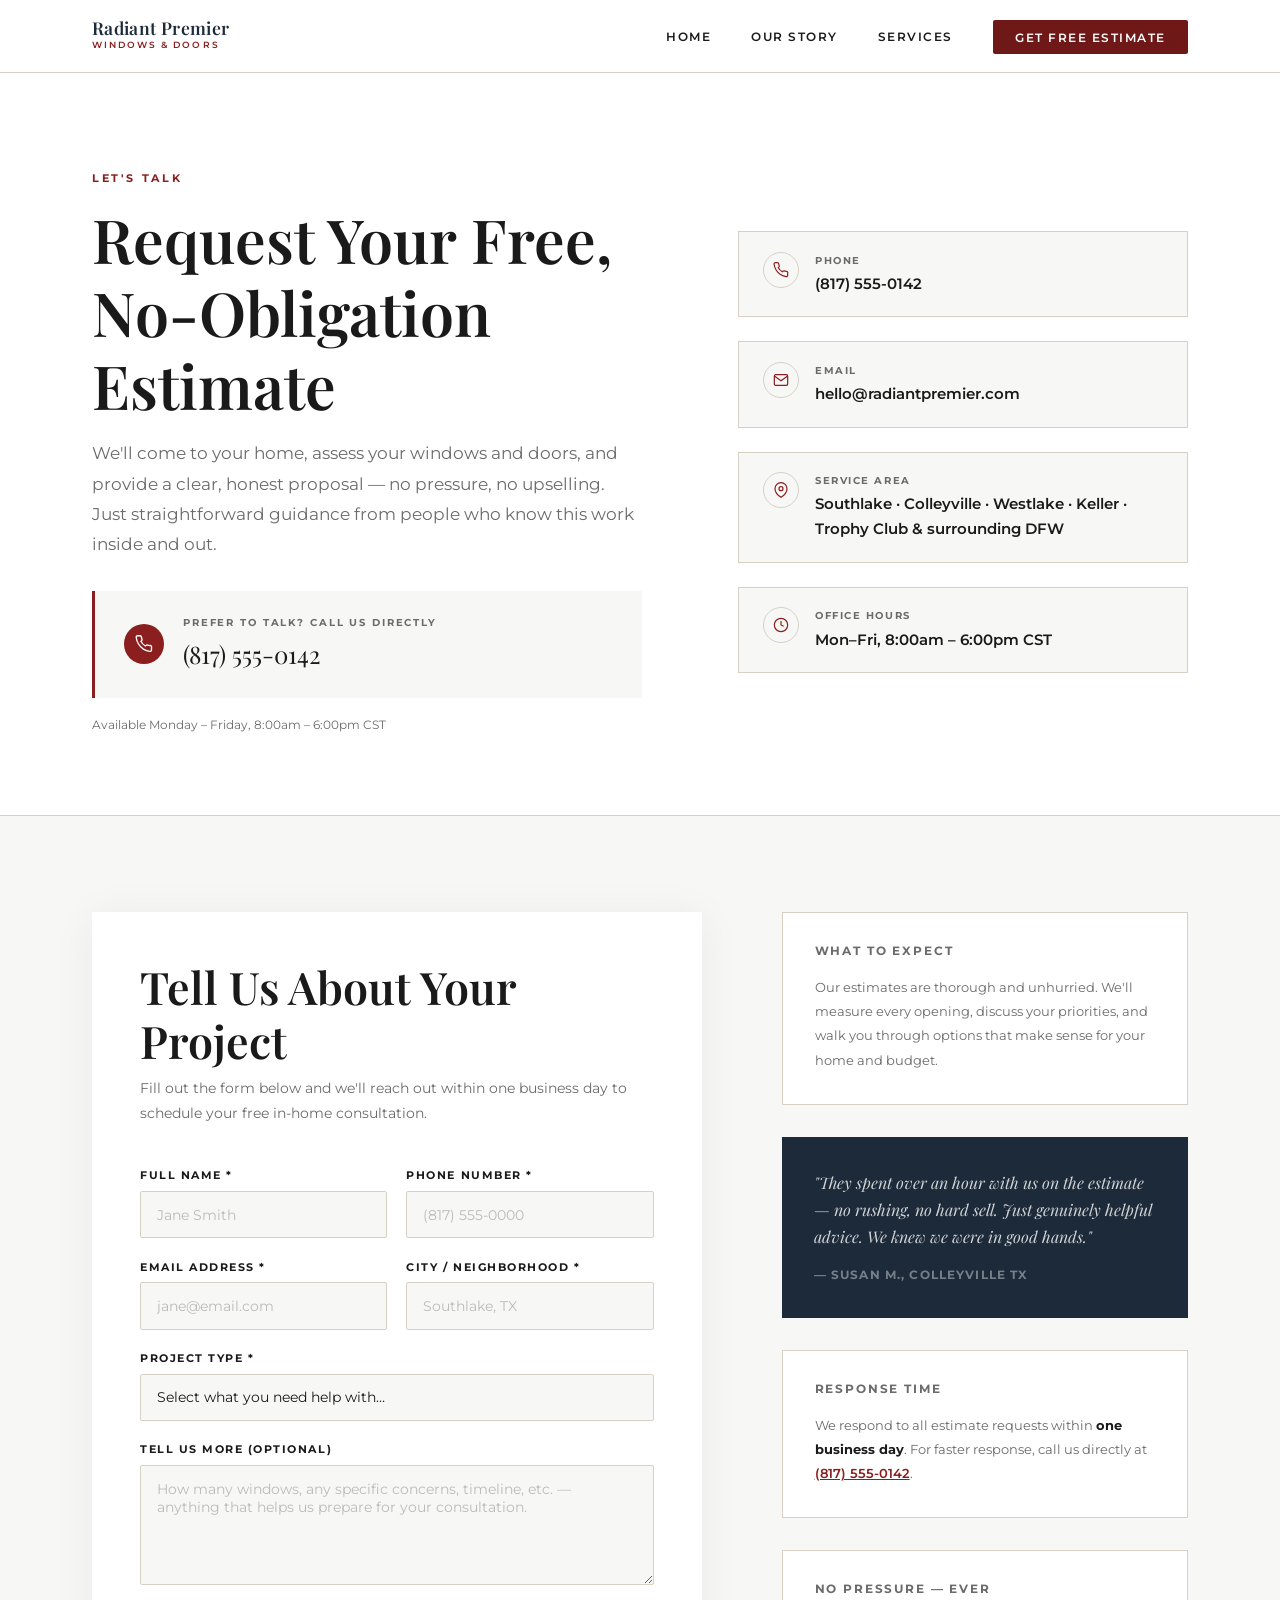
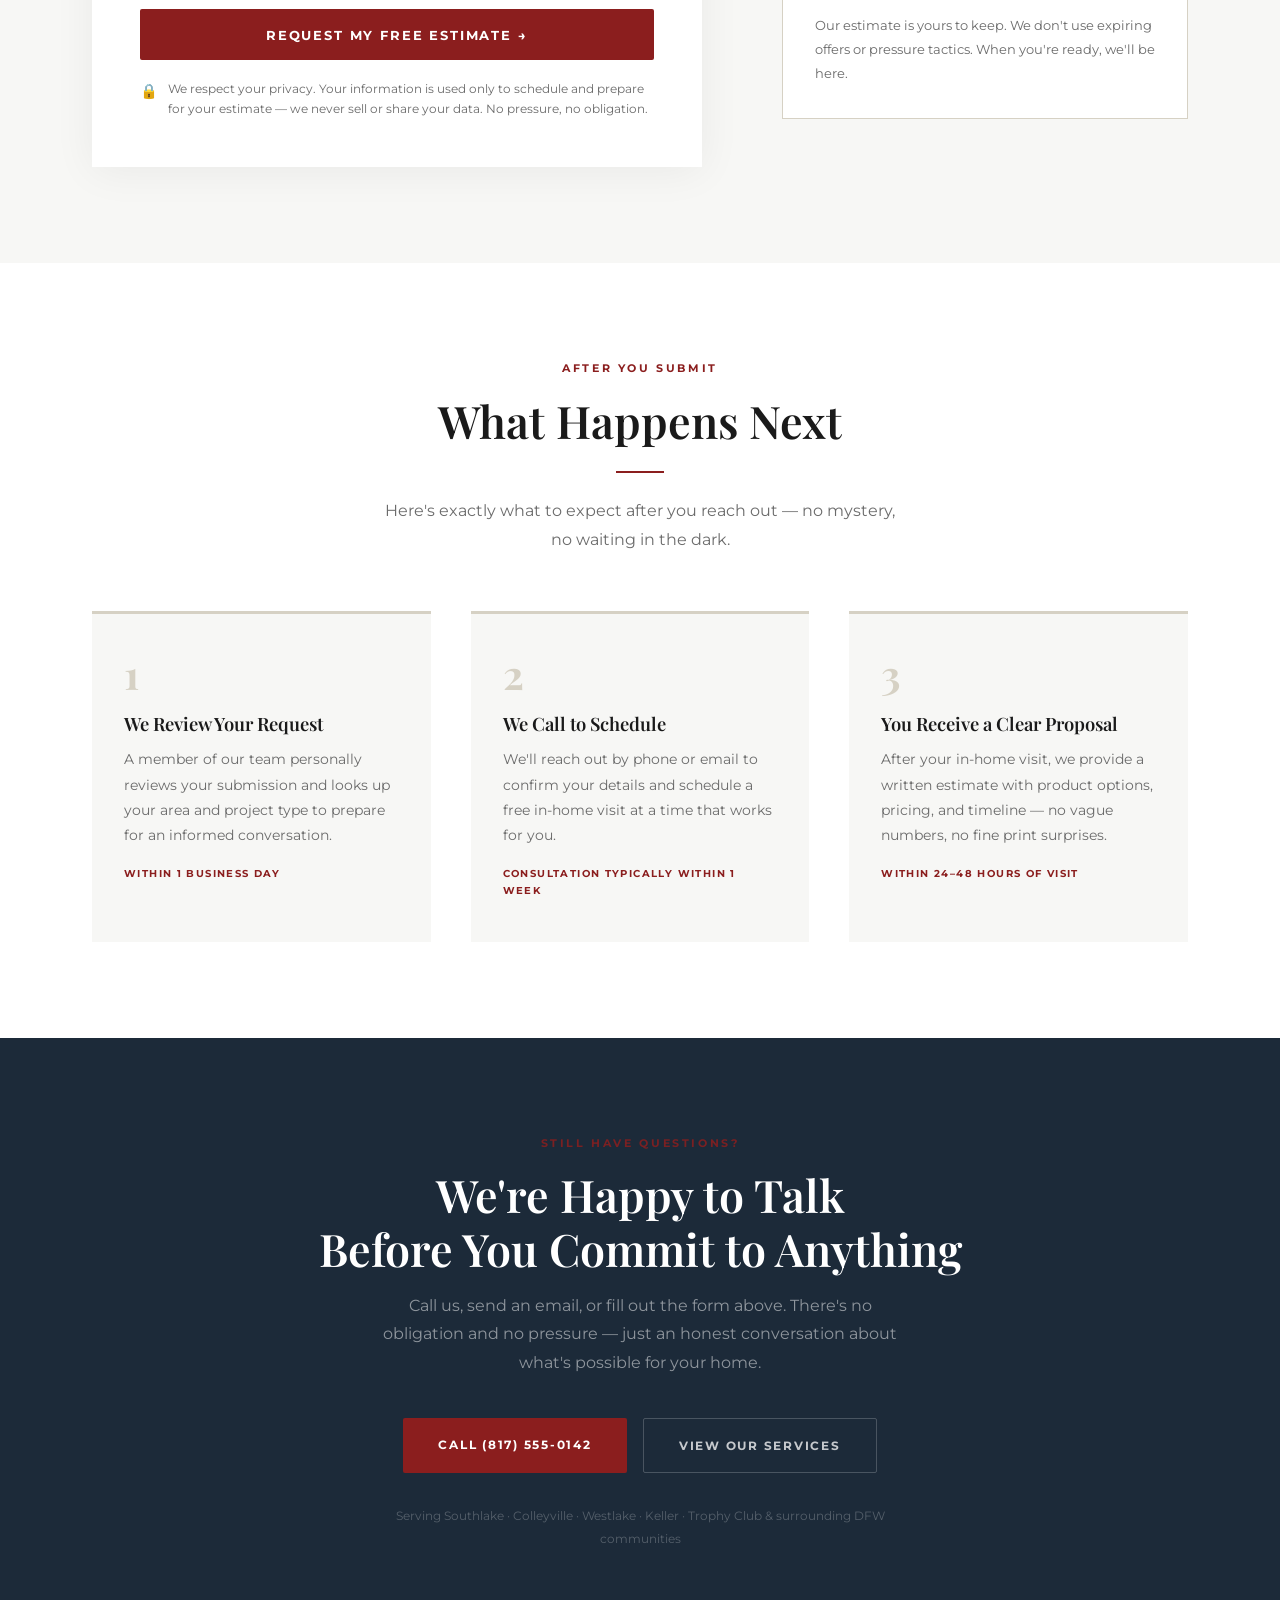
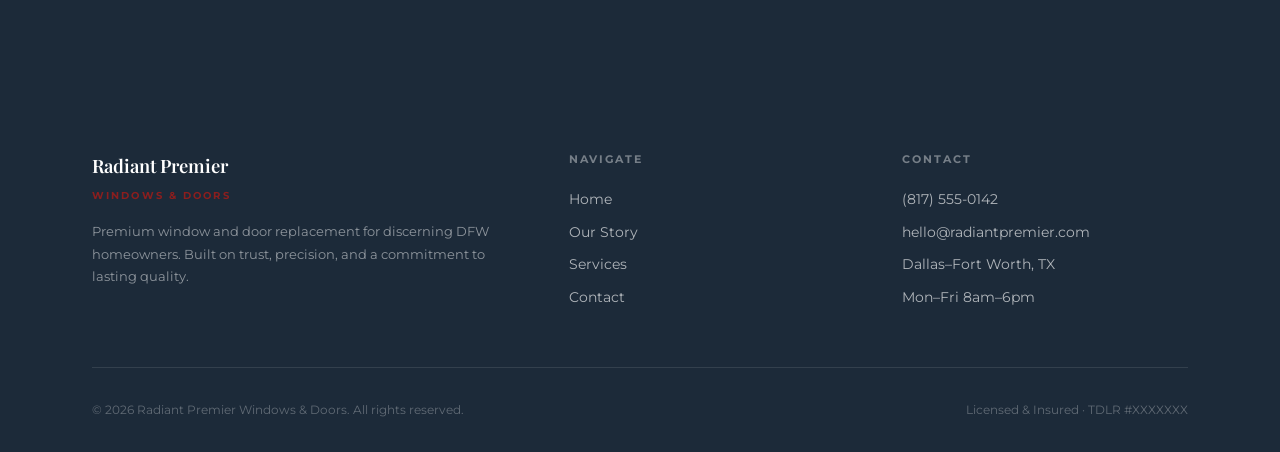
==== contact.html @ 88d2a408 "Initial website upload" ====
<!DOCTYPE html>
<html lang="en">
<head>
  <meta charset="UTF-8" />
  <meta name="viewport" content="width=device-width, initial-scale=1.0" />
  <title>Contact — Radiant Premier Windows & Doors</title>
  <style>@import url('https://fonts.googleapis.com/css2?family=Playfair+Display:ital,wght@0,400;0,500;0,600;0,700;1,400;1,500&family=Montserrat:wght@300;400;500;600;700&display=swap');

*, *::before, *::after { box-sizing: border-box; margin: 0; padding: 0; }

:root {
  --bg: #F7F7F5;
  --white: #FFFFFF;
  --text: #1A1A1A;
  --text-secondary: #6B6B6B;
  --red: #8B1E1E;
  --red-dark: #6e1818;
  --navy: #1C2A39;
  --neutral: #D6D1C4;
  --font-serif: 'Playfair Display', Georgia, serif;
  --font-sans: 'Montserrat', Helvetica, sans-serif;
  --max: 1160px;
  --radius: 2px;
}

html { scroll-behavior: smooth; }

body {
  font-family: var(--font-sans);
  background: var(--bg);
  color: var(--text);
  font-size: 16px;
  line-height: 1.7;
  -webkit-font-smoothing: antialiased;
}

/* ── NAV ── */
nav {
  background: var(--white);
  border-bottom: 1px solid var(--neutral);
  position: sticky;
  top: 0;
  z-index: 100;
}

.nav-inner {
  max-width: var(--max);
  margin: 0 auto;
  padding: 0 2rem;
  height: 72px;
  display: flex;
  align-items: center;
  justify-content: space-between;
}

.logo {
  display: flex;
  flex-direction: column;
  gap: 1px;
  text-decoration: none;
}
.logo-name {
  font-family: var(--font-serif);
  font-size: 1.1rem;
  font-weight: 600;
  color: var(--navy);
  letter-spacing: 0.02em;
  line-height: 1;
}
.logo-tag {
  font-size: 0.58rem;
  font-weight: 600;
  letter-spacing: 0.22em;
  text-transform: uppercase;
  color: var(--red);
}

.nav-links {
  display: flex;
  gap: 2.5rem;
  list-style: none;
  align-items: center;
}
.nav-links a {
  text-decoration: none;
  font-size: 0.78rem;
  font-weight: 600;
  letter-spacing: 0.12em;
  text-transform: uppercase;
  color: var(--text);
  transition: color 0.2s;
}
.nav-links a:hover, .nav-links a.active { color: var(--red); }
.nav-cta {
  background: var(--red);
  color: var(--white) !important;
  padding: 0.6rem 1.4rem;
  border-radius: var(--radius);
  transition: background 0.2s !important;
}
.nav-cta:hover { background: var(--red-dark) !important; color: var(--white) !important; }

/* hamburger */
.hamburger { display: none; flex-direction: column; gap: 5px; cursor: pointer; background: none; border: none; padding: 4px; }
.hamburger span { display: block; width: 22px; height: 2px; background: var(--text); transition: all 0.3s; }
.mobile-menu {
  display: none;
  position: fixed;
  inset: 72px 0 0 0;
  background: var(--white);
  padding: 2rem;
  z-index: 99;
  flex-direction: column;
  gap: 1.5rem;
}
.mobile-menu a {
  font-size: 1.2rem;
  font-family: var(--font-serif);
  color: var(--text);
  text-decoration: none;
  border-bottom: 1px solid var(--neutral);
  padding-bottom: 1rem;
}
.mobile-menu a:hover { color: var(--red); }
.mobile-menu.open { display: flex; }

/* ── BUTTONS ── */
.btn {
  display: inline-block;
  background: var(--red);
  color: var(--white);
  font-family: var(--font-sans);
  font-size: 0.78rem;
  font-weight: 700;
  letter-spacing: 0.14em;
  text-transform: uppercase;
  padding: 1rem 2.2rem;
  border: none;
  border-radius: var(--radius);
  cursor: pointer;
  text-decoration: none;
  transition: background 0.2s, transform 0.15s;
}
.btn:hover { background: var(--red-dark); transform: translateY(-1px); }
.btn-outline {
  background: transparent;
  color: var(--white);
  border: 1.5px solid rgba(255,255,255,0.5);
}
.btn-outline:hover { background: rgba(255,255,255,0.08); }
.btn-navy {
  background: var(--navy);
}
.btn-navy:hover { background: #0f1d29; }

/* ── SHARED SECTIONS ── */
.container { max-width: var(--max); margin: 0 auto; padding: 0 2rem; }

section { padding: 6rem 0; }

.section-label {
  font-size: 0.68rem;
  font-weight: 700;
  letter-spacing: 0.24em;
  text-transform: uppercase;
  color: var(--red);
  margin-bottom: 1rem;
  display: block;
}

h1, h2, h3, h4 { font-family: var(--font-serif); font-weight: 600; line-height: 1.2; color: var(--text); }
h1 { font-size: clamp(2.4rem, 5vw, 3.8rem); }
h2 { font-size: clamp(1.9rem, 4vw, 2.8rem); }
h3 { font-size: 1.4rem; }
h4 { font-size: 1.1rem; }

p { color: var(--text-secondary); line-height: 1.8; }

.divider {
  width: 48px;
  height: 2px;
  background: var(--red);
  margin: 1.5rem 0;
}
.divider.center { margin: 1.5rem auto; }

/* ── IMAGE PLACEHOLDER ── */
.img-placeholder {
  background: repeating-linear-gradient(
    135deg,
    #e8e4dc 0px,
    #e8e4dc 4px,
    #ece9e2 4px,
    #ece9e2 16px
  );
  display: flex;
  align-items: center;
  justify-content: center;
  flex-direction: column;
  gap: 0.5rem;
  color: #9a9488;
  font-family: monospace;
  font-size: 0.72rem;
  letter-spacing: 0.04em;
  text-align: center;
  padding: 1rem;
  border-radius: 1px;
}
.img-placeholder .img-label { font-weight: bold; font-size: 0.68rem; }

/* ── FOOTER ── */
footer {
  background: var(--navy);
  color: rgba(255,255,255,0.7);
  padding: 4rem 0 2rem;
  font-size: 0.85rem;
}
.footer-grid {
  display: grid;
  grid-template-columns: 1.5fr 1fr 1fr;
  gap: 3rem;
  padding-bottom: 3rem;
  border-bottom: 1px solid rgba(255,255,255,0.1);
  margin-bottom: 2rem;
}
.footer-logo-name {
  font-family: var(--font-serif);
  font-size: 1.15rem;
  font-weight: 600;
  color: var(--white);
  margin-bottom: 0.4rem;
}
.footer-logo-tag {
  font-size: 0.6rem;
  font-weight: 700;
  letter-spacing: 0.22em;
  text-transform: uppercase;
  color: var(--red);
  margin-bottom: 1rem;
}
.footer-desc { color: rgba(255,255,255,0.5); line-height: 1.7; font-size: 0.82rem; }
.footer-col h5 {
  font-family: var(--font-sans);
  font-size: 0.68rem;
  font-weight: 700;
  letter-spacing: 0.18em;
  text-transform: uppercase;
  color: rgba(255,255,255,0.4);
  margin-bottom: 1.2rem;
}
.footer-col ul { list-style: none; }
.footer-col ul li { margin-bottom: 0.6rem; }
.footer-col ul li a {
  color: rgba(255,255,255,0.65);
  text-decoration: none;
  transition: color 0.2s;
  font-size: 0.85rem;
}
.footer-col ul li a:hover { color: var(--white); }
.footer-bottom {
  display: flex;
  justify-content: space-between;
  align-items: center;
  flex-wrap: wrap;
  gap: 1rem;
  font-size: 0.75rem;
  color: rgba(255,255,255,0.3);
}

/* ── RESPONSIVE ── */
@media (max-width: 768px) {
  .nav-links { display: none; }
  .hamburger { display: flex; }
  section { padding: 4rem 0; }
  .footer-grid { grid-template-columns: 1fr; gap: 2rem; }
  .footer-bottom { flex-direction: column; text-align: center; }
}
</style>
  <style>
    /* HERO */
    .contact-hero {
      background: var(--white);
      padding: 6rem 0 5rem;
      border-bottom: 1px solid var(--neutral);
    }
    .contact-hero-inner {
      display: grid;
      grid-template-columns: 1.1fr 0.9fr;
      gap: 6rem;
      align-items: center;
    }
    .contact-hero h1 { margin-bottom: 1rem; }
    .contact-hero .lead { font-size: 1.05rem; color: var(--text-secondary); margin-bottom: 2rem; line-height: 1.8; }
    .hero-phone-block {
      display: flex;
      align-items: center;
      gap: 1.2rem;
      padding: 1.4rem 1.8rem;
      background: var(--bg);
      border-left: 3px solid var(--red);
    }
    .phone-icon {
      width: 40px; height: 40px;
      background: var(--red);
      border-radius: 50%;
      display: flex; align-items: center; justify-content: center;
      flex-shrink: 0;
    }
    .phone-icon svg { width: 18px; height: 18px; stroke: white; fill: none; stroke-width: 1.8; }
    .phone-block-label { font-size: 0.65rem; font-weight: 700; letter-spacing: 0.18em; text-transform: uppercase; color: var(--text-secondary); margin-bottom: 3px; }
    .phone-number { font-family: var(--font-serif); font-size: 1.5rem; color: var(--text); text-decoration: none; }
    .phone-number:hover { color: var(--red); }
    .hero-hours { font-size: 0.75rem; color: var(--text-secondary); margin-top: 1rem; }

    .contact-hero-right { display: flex; flex-direction: column; gap: 1.5rem; }
    .info-card {
      display: flex;
      gap: 1rem;
      align-items: flex-start;
      padding: 1.2rem 1.5rem;
      background: var(--bg);
      border: 1px solid var(--neutral);
    }
    .info-card-icon {
      width: 36px; height: 36px;
      flex-shrink: 0;
      border: 1.5px solid var(--neutral);
      border-radius: 50%;
      display: flex; align-items: center; justify-content: center;
    }
    .info-card-icon svg { width: 16px; height: 16px; stroke: var(--red); fill: none; stroke-width: 1.8; }
    .info-card-label { font-size: 0.65rem; font-weight: 700; letter-spacing: 0.15em; text-transform: uppercase; color: var(--text-secondary); margin-bottom: 3px; }
    .info-card-value { font-size: 0.92rem; font-weight: 600; color: var(--text); }
    .info-card-value a { color: var(--text); text-decoration: none; }
    .info-card-value a:hover { color: var(--red); }

    /* FORM SECTION */
    .form-section { background: var(--bg); }
    .form-wrapper {
      display: grid;
      grid-template-columns: 1.2fr 0.8fr;
      gap: 5rem;
      align-items: start;
    }
    .form-card {
      background: var(--white);
      padding: 3rem;
      box-shadow: 0 4px 40px rgba(0,0,0,0.06);
    }
    .form-card h2 { margin-bottom: 0.5rem; }
    .form-card > p { font-size: 0.88rem; margin-bottom: 2.5rem; }

    .form-grid {
      display: grid;
      grid-template-columns: 1fr 1fr;
      gap: 1.2rem;
    }
    .form-group { display: flex; flex-direction: column; gap: 0.4rem; }
    .form-group.full { grid-column: 1 / -1; }
    .form-group label {
      font-size: 0.68rem;
      font-weight: 700;
      letter-spacing: 0.14em;
      text-transform: uppercase;
      color: var(--text);
    }
    .form-group input,
    .form-group select,
    .form-group textarea {
      border: 1.5px solid var(--neutral);
      background: var(--bg);
      padding: 0.85rem 1rem;
      font-family: var(--font-sans);
      font-size: 0.9rem;
      color: var(--text);
      outline: none;
      border-radius: var(--radius);
      transition: border-color 0.2s;
      width: 100%;
      -webkit-appearance: none;
    }
    .form-group input:focus,
    .form-group select:focus,
    .form-group textarea:focus { border-color: var(--red); background: var(--white); }
    .form-group input::placeholder,
    .form-group textarea::placeholder { color: #bbb; }
    .form-group textarea { resize: vertical; min-height: 120px; }
    .form-group select { cursor: pointer; }

    .form-submit { margin-top: 1.5rem; }
    .form-submit .btn { width: 100%; text-align: center; padding: 1.1rem; font-size: 0.82rem; }
    .trust-note {
      display: flex;
      gap: 0.6rem;
      align-items: flex-start;
      margin-top: 1.2rem;
      font-size: 0.78rem;
      color: var(--text-secondary);
      line-height: 1.6;
    }
    .trust-note::before {
      content: '🔒';
      font-size: 0.9rem;
      flex-shrink: 0;
      margin-top: 1px;
    }

    /* SIDEBAR */
    .form-sidebar { display: flex; flex-direction: column; gap: 2rem; }
    .sidebar-block { padding: 2rem; background: var(--white); border: 1px solid var(--neutral); }
    .sidebar-block h4 { font-family: var(--font-sans); font-size: 0.72rem; font-weight: 700; letter-spacing: 0.16em; text-transform: uppercase; color: var(--text-secondary); margin-bottom: 1rem; }
    .sidebar-block p { font-size: 0.84rem; }
    .sidebar-quote {
      background: var(--navy);
      padding: 2rem;
    }
    .sidebar-quote p { font-family: var(--font-serif); font-size: 1rem; font-style: italic; color: rgba(255,255,255,0.8); line-height: 1.7; }
    .sidebar-quote cite { display: block; margin-top: 1rem; font-size: 0.72rem; font-weight: 700; letter-spacing: 0.1em; text-transform: uppercase; color: rgba(255,255,255,0.4); font-style: normal; }

    /* WHAT HAPPENS NEXT */
    .next-steps { background: var(--white); }
    .next-grid {
      display: grid;
      grid-template-columns: repeat(3, 1fr);
      gap: 2.5rem;
      margin-top: 3.5rem;
    }
    .next-step {
      padding: 2.5rem 2rem;
      background: var(--bg);
      position: relative;
      border-top: 3px solid var(--neutral);
      transition: border-color 0.3s;
    }
    .next-step:hover { border-color: var(--red); }
    .next-step-num {
      font-family: var(--font-serif);
      font-size: 2.5rem;
      font-weight: 700;
      color: var(--neutral);
      line-height: 1;
      margin-bottom: 1.2rem;
    }
    .next-step h3 { font-size: 1.15rem; margin-bottom: 0.75rem; }
    .next-step p { font-size: 0.88rem; }
    .next-step .timeline {
      display: inline-block;
      font-size: 0.62rem;
      font-weight: 700;
      letter-spacing: 0.14em;
      text-transform: uppercase;
      color: var(--red);
      margin-top: 1rem;
    }

    /* FINAL CTA */
    .contact-final {
      background: var(--navy);
      text-align: center;
    }
    .contact-final h2 { color: var(--white); margin-bottom: 1rem; }
    .contact-final p { color: rgba(255,255,255,0.5); max-width: 520px; margin: 0 auto 2.5rem; }

    /* success state */
    .form-success {
      display: none;
      text-align: center;
      padding: 3rem 2rem;
    }
    .form-success .check-circle {
      width: 64px; height: 64px;
      background: var(--red);
      border-radius: 50%;
      display: flex; align-items: center; justify-content: center;
      margin: 0 auto 1.5rem;
    }
    .form-success .check-circle svg { width: 28px; height: 28px; stroke: white; fill: none; stroke-width: 2.5; }
    .form-success h3 { margin-bottom: 0.75rem; }
    .form-success p { font-size: 0.9rem; }

    @media (max-width: 900px) {
      .contact-hero-inner { grid-template-columns: 1fr; gap: 3rem; }
      .form-wrapper { grid-template-columns: 1fr; gap: 3rem; }
      .form-grid { grid-template-columns: 1fr; }
      .next-grid { grid-template-columns: 1fr; }
    }
  </style>
</head>
<body>

<nav>
  <div class="nav-inner">
    <a href="index.html" class="logo">
      <span class="logo-name">Radiant Premier</span>
      <span class="logo-tag">Windows &amp; Doors</span>
    </a>
    <ul class="nav-links">
      <li><a href="index.html">Home</a></li>
      <li><a href="story.html">Our Story</a></li>
      <li><a href="services.html">Services</a></li>
      <li><a href="contact.html" class="nav-cta active" style="background:var(--red-dark);">Get Free Estimate</a></li>
    </ul>
    <button class="hamburger" onclick="toggleMenu()" aria-label="Menu">
      <span></span><span></span><span></span>
    </button>
  </div>
</nav>
<div class="mobile-menu" id="mobileMenu">
  <a href="index.html">Home</a>
  <a href="story.html">Our Story</a>
  <a href="services.html">Services</a>
  <a href="contact.html">Get Free Estimate</a>
</div>

<!-- CONTACT HERO -->
<section class="contact-hero">
  <div class="container">
    <div class="contact-hero-inner">
      <div>
        <span class="section-label">Let's Talk</span>
        <h1>Request Your Free,<br/>No-Obligation Estimate</h1>
        <p class="lead">We'll come to your home, assess your windows and doors, and provide a clear, honest proposal — no pressure, no upselling. Just straightforward guidance from people who know this work inside and out.</p>
        <div class="hero-phone-block">
          <div class="phone-icon">
            <svg viewBox="0 0 24 24"><path d="M22 16.92v3a2 2 0 0 1-2.18 2 19.79 19.79 0 0 1-8.63-3.07A19.5 19.5 0 0 1 4.69 12 19.79 19.79 0 0 1 1.61 3.34 2 2 0 0 1 3.6 1h3a2 2 0 0 1 2 1.72c.127.96.361 1.903.7 2.81a2 2 0 0 1-.45 2.11L7.91 8.69a16 16 0 0 0 6 6l.86-.86a2 2 0 0 1 2.11-.45c.907.339 1.85.573 2.81.7A2 2 0 0 1 22 16.92z"/></svg>
          </div>
          <div>
            <div class="phone-block-label">Prefer to talk? Call us directly</div>
            <a href="tel:+18175550142" class="phone-number">(817) 555-0142</a>
          </div>
        </div>
        <p class="hero-hours">Available Monday – Friday, 8:00am – 6:00pm CST</p>
      </div>
      <div class="contact-hero-right">
        <div class="info-card">
          <div class="info-card-icon">
            <svg viewBox="0 0 24 24"><path d="M22 16.92v3a2 2 0 0 1-2.18 2 19.79 19.79 0 0 1-8.63-3.07A19.5 19.5 0 0 1 4.69 12 19.79 19.79 0 0 1 1.61 3.34 2 2 0 0 1 3.6 1h3a2 2 0 0 1 2 1.72c.127.96.361 1.903.7 2.81a2 2 0 0 1-.45 2.11L7.91 8.69a16 16 0 0 0 6 6l.86-.86a2 2 0 0 1 2.11-.45c.907.339 1.85.573 2.81.7A2 2 0 0 1 22 16.92z"/></svg>
          </div>
          <div>
            <div class="info-card-label">Phone</div>
            <div class="info-card-value"><a href="tel:+18175550142">(817) 555-0142</a></div>
          </div>
        </div>
        <div class="info-card">
          <div class="info-card-icon">
            <svg viewBox="0 0 24 24"><path d="M4 4h16c1.1 0 2 .9 2 2v12c0 1.1-.9 2-2 2H4c-1.1 0-2-.9-2-2V6c0-1.1.9-2 2-2z"/><polyline points="22,6 12,13 2,6"/></svg>
          </div>
          <div>
            <div class="info-card-label">Email</div>
            <div class="info-card-value"><a href="mailto:hello@radiantpremier.com">hello@radiantpremier.com</a></div>
          </div>
        </div>
        <div class="info-card">
          <div class="info-card-icon">
            <svg viewBox="0 0 24 24"><path d="M21 10c0 7-9 13-9 13s-9-6-9-13a9 9 0 0 1 18 0z"/><circle cx="12" cy="10" r="3"/></svg>
          </div>
          <div>
            <div class="info-card-label">Service Area</div>
            <div class="info-card-value">Southlake · Colleyville · Westlake · Keller · Trophy Club &amp; surrounding DFW</div>
          </div>
        </div>
        <div class="info-card">
          <div class="info-card-icon">
            <svg viewBox="0 0 24 24"><circle cx="12" cy="12" r="10"/><polyline points="12 6 12 12 16 14"/></svg>
          </div>
          <div>
            <div class="info-card-label">Office Hours</div>
            <div class="info-card-value">Mon–Fri, 8:00am – 6:00pm CST</div>
          </div>
        </div>
      </div>
    </div>
  </div>
</section>

<!-- FORM SECTION -->
<section class="form-section">
  <div class="container">
    <div class="form-wrapper">
      <!-- FORM -->
      <div class="form-card">
        <h2>Tell Us About Your Project</h2>
        <p>Fill out the form below and we'll reach out within one business day to schedule your free in-home consultation.</p>

        <form id="estimateForm" onsubmit="handleSubmit(event)" novalidate>
          <div class="form-grid">
            <div class="form-group">
              <label for="name">Full Name *</label>
              <input type="text" id="name" name="name" placeholder="Jane Smith" required />
            </div>
            <div class="form-group">
              <label for="phone">Phone Number *</label>
              <input type="tel" id="phone" name="phone" placeholder="(817) 555-0000" required />
            </div>
            <div class="form-group">
              <label for="email">Email Address *</label>
              <input type="email" id="email" name="email" placeholder="jane@email.com" required />
            </div>
            <div class="form-group">
              <label for="city">City / Neighborhood *</label>
              <input type="text" id="city" name="city" placeholder="Southlake, TX" required />
            </div>
            <div class="form-group full">
              <label for="project">Project Type *</label>
              <select id="project" name="project" required>
                <option value="" disabled selected>Select what you need help with…</option>
                <option value="windows">Window Replacement</option>
                <option value="entry-doors">Entry Door Replacement</option>
                <option value="patio-doors">Patio / Sliding Doors</option>
                <option value="windows-doors">Windows + Doors (multiple)</option>
                <option value="unsure">Not Sure Yet — Need Guidance</option>
              </select>
            </div>
            <div class="form-group full">
              <label for="message">Tell Us More (Optional)</label>
              <textarea id="message" name="message" placeholder="How many windows, any specific concerns, timeline, etc. — anything that helps us prepare for your consultation."></textarea>
            </div>
          </div>
          <div class="form-submit">
            <button type="submit" class="btn">Request My Free Estimate →</button>
          </div>
          <p class="trust-note">We respect your privacy. Your information is used only to schedule and prepare for your estimate — we never sell or share your data. No pressure, no obligation.</p>
        </form>

        <div class="form-success" id="formSuccess">
          <div class="check-circle">
            <svg viewBox="0 0 24 24"><polyline points="20 6 9 17 4 12"/></svg>
          </div>
          <h3>We've Got Your Request</h3>
          <p>Thank you for reaching out. A member of our team will contact you within one business day to schedule your free in-home consultation. We look forward to meeting you.</p>
        </div>
      </div>

      <!-- SIDEBAR -->
      <div class="form-sidebar">
        <div class="sidebar-block">
          <h4>What to Expect</h4>
          <p>Our estimates are thorough and unhurried. We'll measure every opening, discuss your priorities, and walk you through options that make sense for your home and budget.</p>
        </div>
        <div class="sidebar-quote">
          <p>"They spent over an hour with us on the estimate — no rushing, no hard sell. Just genuinely helpful advice. We knew we were in good hands."</p>
          <cite>— Susan M., Colleyville TX</cite>
        </div>
        <div class="sidebar-block">
          <h4>Response Time</h4>
          <p>We respond to all estimate requests within <strong style="color:var(--text);">one business day</strong>. For faster response, call us directly at <a href="tel:+18175550142" style="color:var(--red); font-weight:600;">(817) 555-0142</a>.</p>
        </div>
        <div class="sidebar-block">
          <h4>No Pressure — Ever</h4>
          <p>Our estimate is yours to keep. We don't use expiring offers or pressure tactics. When you're ready, we'll be here.</p>
        </div>
      </div>
    </div>
  </div>
</section>

<!-- WHAT HAPPENS NEXT -->
<section class="next-steps">
  <div class="container">
    <div style="text-align:center;">
      <span class="section-label">After You Submit</span>
      <h2>What Happens Next</h2>
      <div class="divider center"></div>
      <p style="max-width:520px; margin:0 auto;">Here's exactly what to expect after you reach out — no mystery, no waiting in the dark.</p>
    </div>
    <div class="next-grid">
      <div class="next-step">
        <div class="next-step-num">1</div>
        <h3>We Review Your Request</h3>
        <p>A member of our team personally reviews your submission and looks up your area and project type to prepare for an informed conversation.</p>
        <span class="timeline">Within 1 business day</span>
      </div>
      <div class="next-step">
        <div class="next-step-num">2</div>
        <h3>We Call to Schedule</h3>
        <p>We'll reach out by phone or email to confirm your details and schedule a free in-home visit at a time that works for you.</p>
        <span class="timeline">Consultation typically within 1 week</span>
      </div>
      <div class="next-step">
        <div class="next-step-num">3</div>
        <h3>You Receive a Clear Proposal</h3>
        <p>After your in-home visit, we provide a written estimate with product options, pricing, and timeline — no vague numbers, no fine print surprises.</p>
        <span class="timeline">Within 24–48 hours of visit</span>
      </div>
    </div>
  </div>
</section>

<!-- FINAL CTA -->
<section class="contact-final">
  <div class="container">
    <span class="section-label" style="color:rgba(139,30,30,0.85);">Still Have Questions?</span>
    <h2>We're Happy to Talk<br/>Before You Commit to Anything</h2>
    <p>Call us, send an email, or fill out the form above. There's no obligation and no pressure — just an honest conversation about what's possible for your home.</p>
    <div style="display:flex; gap:1rem; justify-content:center; flex-wrap:wrap;">
      <a href="tel:+18175550142" class="btn">Call (817) 555-0142</a>
      <a href="services.html" class="btn btn-outline btn-navy" style="background:transparent; color:rgba(255,255,255,0.75); border-color:rgba(255,255,255,0.2);">View Our Services</a>
    </div>
    <p style="margin-top:2rem; font-size:0.78rem; color:rgba(255,255,255,0.25);">Serving Southlake · Colleyville · Westlake · Keller · Trophy Club &amp; surrounding DFW communities</p>
  </div>
</section>

<!-- FOOTER -->
<footer>
  <div class="container">
    <div class="footer-grid">
      <div>
        <div class="footer-logo-name">Radiant Premier</div>
        <div class="footer-logo-tag">Windows &amp; Doors</div>
        <p class="footer-desc">Premium window and door replacement for discerning DFW homeowners. Built on trust, precision, and a commitment to lasting quality.</p>
      </div>
      <div class="footer-col">
        <h5>Navigate</h5>
        <ul>
          <li><a href="index.html">Home</a></li>
          <li><a href="story.html">Our Story</a></li>
          <li><a href="services.html">Services</a></li>
          <li><a href="contact.html">Contact</a></li>
        </ul>
      </div>
      <div class="footer-col">
        <h5>Contact</h5>
        <ul>
          <li><a href="tel:+18175550142">(817) 555-0142</a></li>
          <li><a href="mailto:hello@radiantpremier.com">hello@radiantpremier.com</a></li>
          <li><a href="#">Dallas–Fort Worth, TX</a></li>
          <li><a href="#">Mon–Fri 8am–6pm</a></li>
        </ul>
      </div>
    </div>
    <div class="footer-bottom">
      <span>© 2026 Radiant Premier Windows &amp; Doors. All rights reserved.</span>
      <span>Licensed &amp; Insured · TDLR #XXXXXXX</span>
    </div>
  </div>
</footer>

<script>
function toggleMenu() {
  document.getElementById('mobileMenu').classList.toggle('open');
}

function handleSubmit(e) {
  e.preventDefault();
  const form = document.getElementById('estimateForm');
  const success = document.getElementById('formSuccess');

  // Basic validation
  const required = form.querySelectorAll('[required]');
  let valid = true;
  required.forEach(el => {
    el.style.borderColor = '';
    if (!el.value.trim()) {
      el.style.borderColor = 'var(--red)';
      valid = false;
    }
  });
  if (!valid) return;

  // Show success
  form.style.display = 'none';
  success.style.display = 'block';

  // Scroll into view gently
  success.parentElement.scrollTop = 0;
}
</script>
</body>
</html>
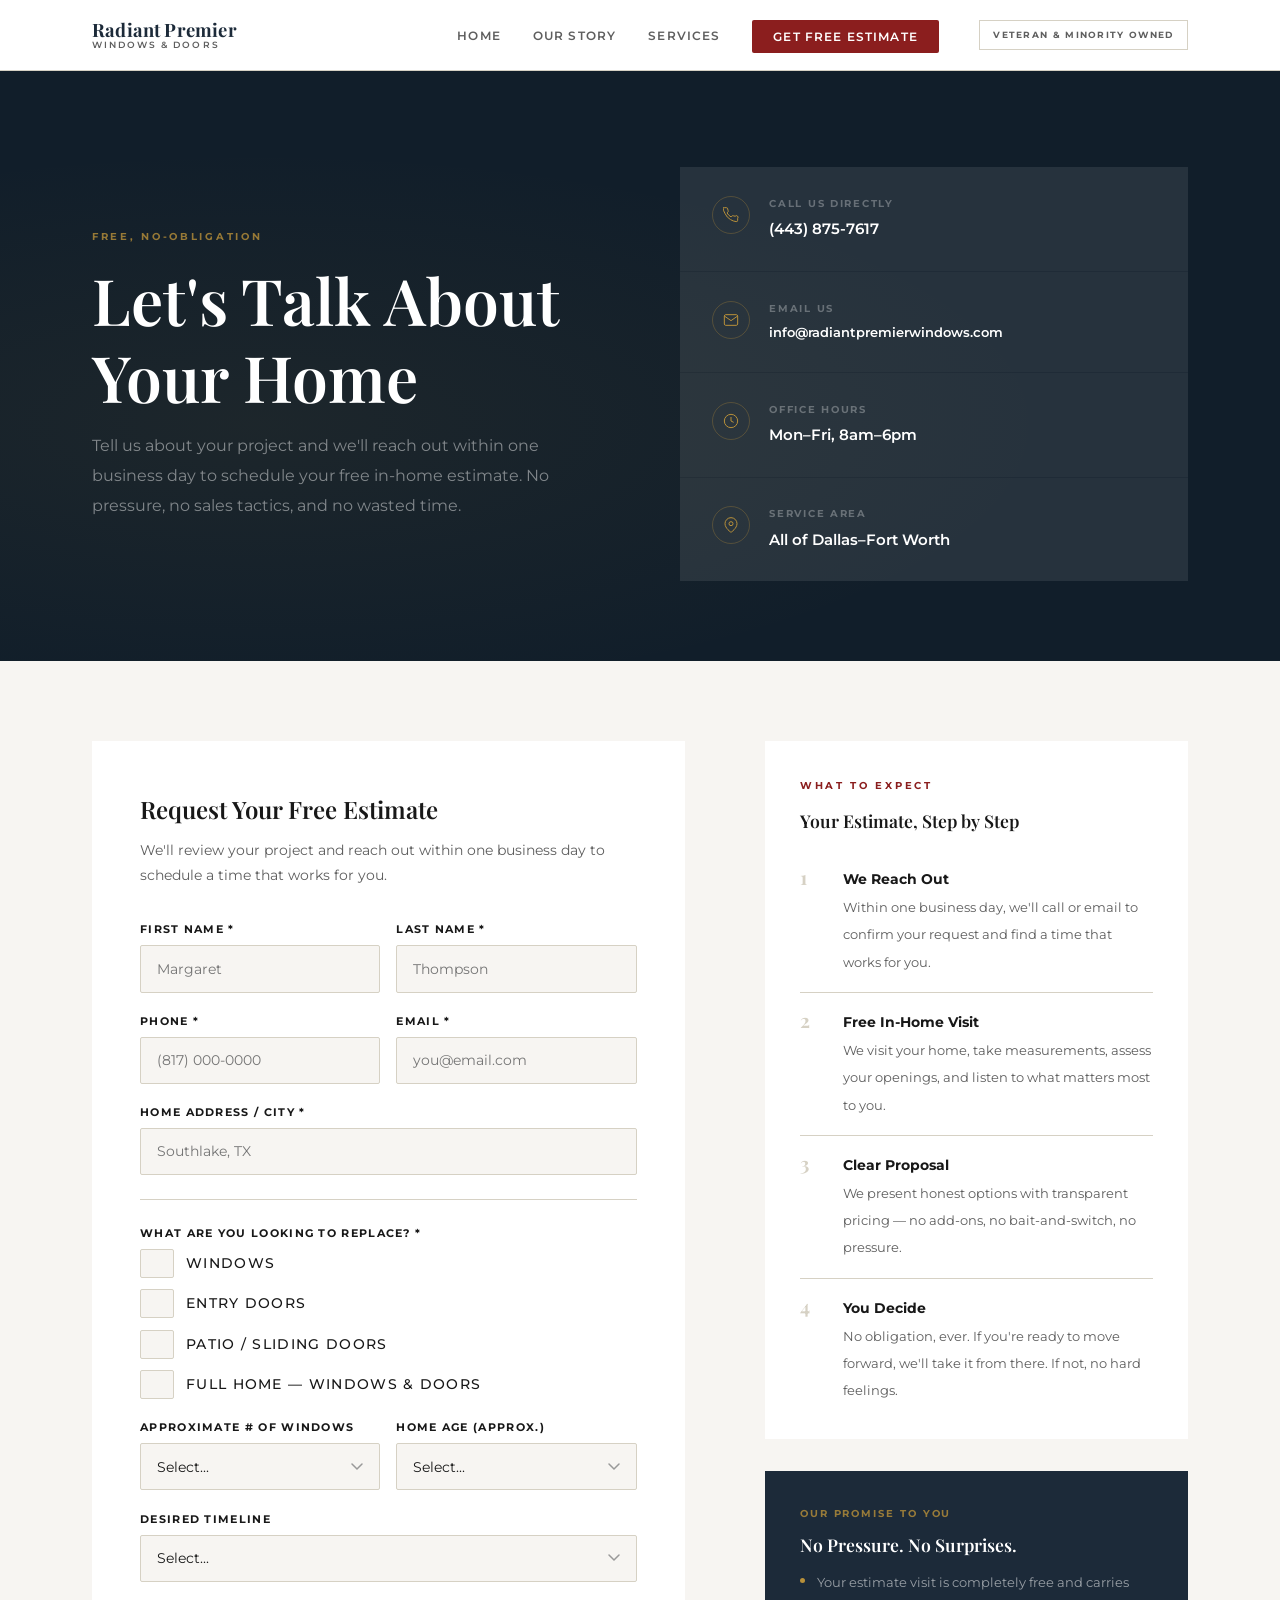
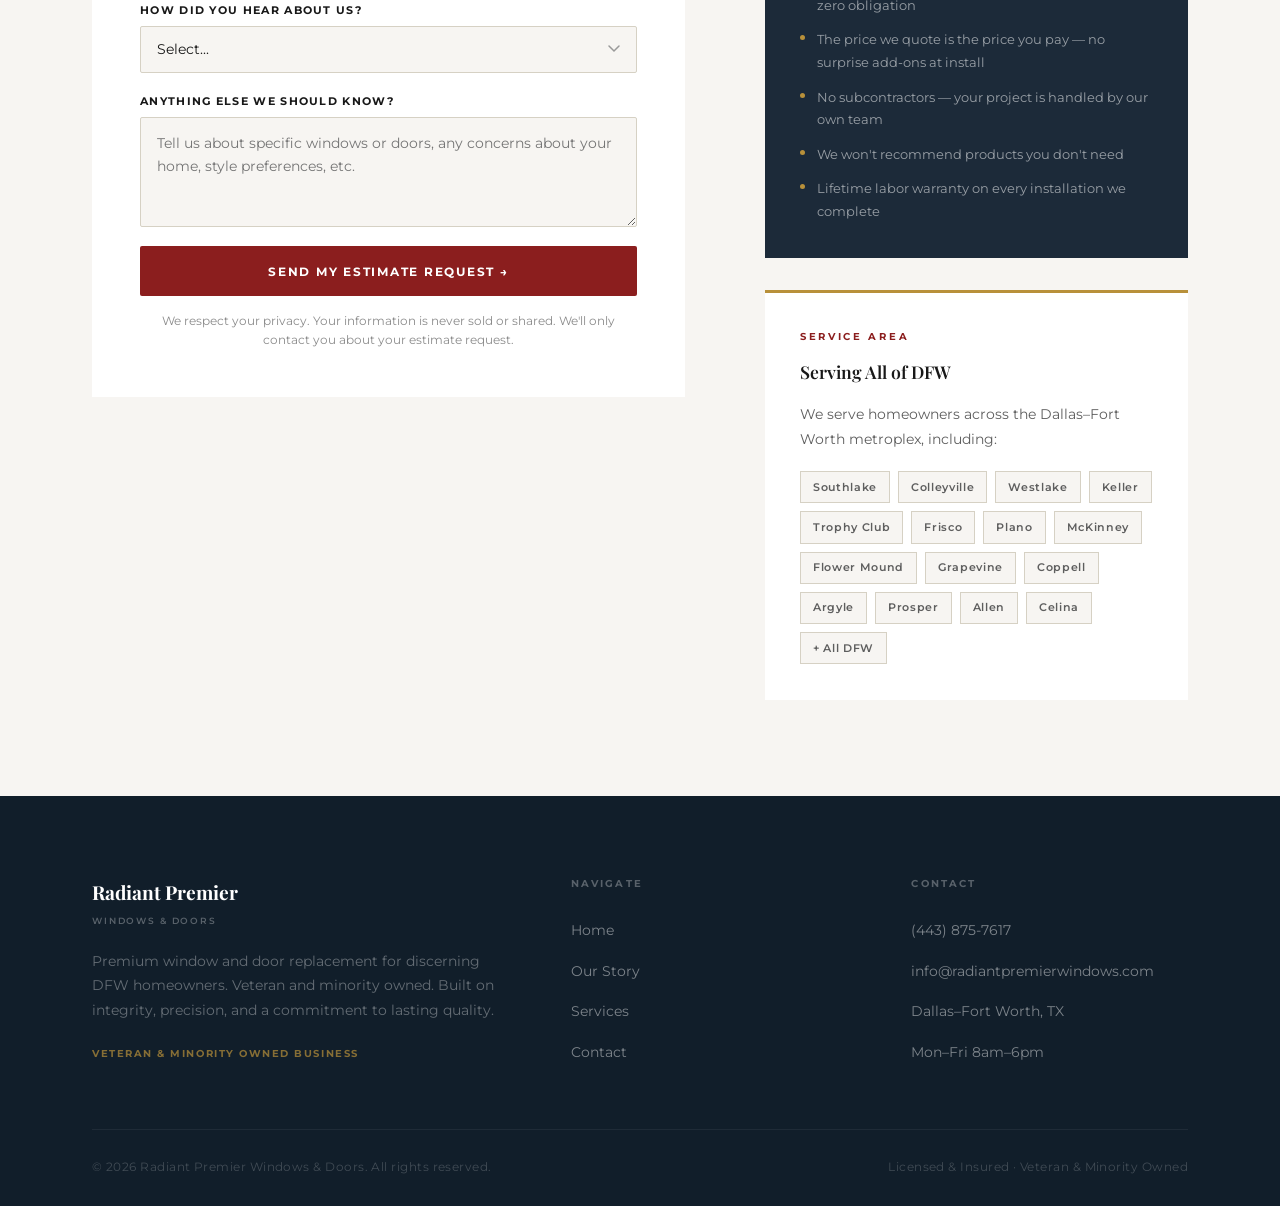
==== commit e7739bd5: "Fix broken URLs, rename style.ccs to style.css, and add contact.html - Fix all Google Fonts URLs (an" ====
--- a/contact.html
+++ b/contact.html
@@ -3,767 +3,854 @@
 <head>
   <meta charset="UTF-8" />
   <meta name="viewport" content="width=device-width, initial-scale=1.0" />
-  <title>Contact — Radiant Premier Windows & Doors</title>
-  <style>@import url('https://fonts.googleapis.com/css2?family=Playfair+Display:ital,wght@0,400;0,500;0,600;0,700;1,400;1,500&family=Montserrat:wght@300;400;500;600;700&display=swap');
-
-*, *::before, *::after { box-sizing: border-box; margin: 0; padding: 0; }
-
-:root {
-  --bg: #F7F7F5;
-  --white: #FFFFFF;
-  --text: #1A1A1A;
-  --text-secondary: #6B6B6B;
-  --red: #8B1E1E;
-  --red-dark: #6e1818;
-  --navy: #1C2A39;
-  --neutral: #D6D1C4;
-  --font-serif: 'Playfair Display', Georgia, serif;
-  --font-sans: 'Montserrat', Helvetica, sans-serif;
-  --max: 1160px;
-  --radius: 2px;
-}
-
-html { scroll-behavior: smooth; }
-
-body {
-  font-family: var(--font-sans);
-  background: var(--bg);
-  color: var(--text);
-  font-size: 16px;
-  line-height: 1.7;
-  -webkit-font-smoothing: antialiased;
-}
-
-/* ── NAV ── */
-nav {
-  background: var(--white);
-  border-bottom: 1px solid var(--neutral);
-  position: sticky;
-  top: 0;
-  z-index: 100;
-}
-
-.nav-inner {
-  max-width: var(--max);
-  margin: 0 auto;
-  padding: 0 2rem;
-  height: 72px;
-  display: flex;
-  align-items: center;
-  justify-content: space-between;
-}
-
-.logo {
-  display: flex;
-  flex-direction: column;
-  gap: 1px;
-  text-decoration: none;
-}
-.logo-name {
-  font-family: var(--font-serif);
-  font-size: 1.1rem;
-  font-weight: 600;
-  color: var(--navy);
-  letter-spacing: 0.02em;
-  line-height: 1;
-}
-.logo-tag {
-  font-size: 0.58rem;
-  font-weight: 600;
-  letter-spacing: 0.22em;
-  text-transform: uppercase;
-  color: var(--red);
-}
-
-.nav-links {
-  display: flex;
-  gap: 2.5rem;
-  list-style: none;
-  align-items: center;
-}
-.nav-links a {
-  text-decoration: none;
-  font-size: 0.78rem;
-  font-weight: 600;
-  letter-spacing: 0.12em;
-  text-transform: uppercase;
-  color: var(--text);
-  transition: color 0.2s;
-}
-.nav-links a:hover, .nav-links a.active { color: var(--red); }
-.nav-cta {
-  background: var(--red);
-  color: var(--white) !important;
-  padding: 0.6rem 1.4rem;
-  border-radius: var(--radius);
-  transition: background 0.2s !important;
-}
-.nav-cta:hover { background: var(--red-dark) !important; color: var(--white) !important; }
-
-/* hamburger */
-.hamburger { display: none; flex-direction: column; gap: 5px; cursor: pointer; background: none; border: none; padding: 4px; }
-.hamburger span { display: block; width: 22px; height: 2px; background: var(--text); transition: all 0.3s; }
-.mobile-menu {
-  display: none;
-  position: fixed;
-  inset: 72px 0 0 0;
-  background: var(--white);
-  padding: 2rem;
-  z-index: 99;
-  flex-direction: column;
-  gap: 1.5rem;
-}
-.mobile-menu a {
-  font-size: 1.2rem;
-  font-family: var(--font-serif);
-  color: var(--text);
-  text-decoration: none;
-  border-bottom: 1px solid var(--neutral);
-  padding-bottom: 1rem;
-}
-.mobile-menu a:hover { color: var(--red); }
-.mobile-menu.open { display: flex; }
-
-/* ── BUTTONS ── */
-.btn {
-  display: inline-block;
-  background: var(--red);
-  color: var(--white);
-  font-family: var(--font-sans);
-  font-size: 0.78rem;
-  font-weight: 700;
-  letter-spacing: 0.14em;
-  text-transform: uppercase;
-  padding: 1rem 2.2rem;
-  border: none;
-  border-radius: var(--radius);
-  cursor: pointer;
-  text-decoration: none;
-  transition: background 0.2s, transform 0.15s;
-}
-.btn:hover { background: var(--red-dark); transform: translateY(-1px); }
-.btn-outline {
-  background: transparent;
-  color: var(--white);
-  border: 1.5px solid rgba(255,255,255,0.5);
-}
-.btn-outline:hover { background: rgba(255,255,255,0.08); }
-.btn-navy {
-  background: var(--navy);
-}
-.btn-navy:hover { background: #0f1d29; }
-
-/* ── SHARED SECTIONS ── */
-.container { max-width: var(--max); margin: 0 auto; padding: 0 2rem; }
-
-section { padding: 6rem 0; }
-
-.section-label {
-  font-size: 0.68rem;
-  font-weight: 700;
-  letter-spacing: 0.24em;
-  text-transform: uppercase;
-  color: var(--red);
-  margin-bottom: 1rem;
-  display: block;
-}
-
-h1, h2, h3, h4 { font-family: var(--font-serif); font-weight: 600; line-height: 1.2; color: var(--text); }
-h1 { font-size: clamp(2.4rem, 5vw, 3.8rem); }
-h2 { font-size: clamp(1.9rem, 4vw, 2.8rem); }
-h3 { font-size: 1.4rem; }
-h4 { font-size: 1.1rem; }
-
-p { color: var(--text-secondary); line-height: 1.8; }
-
-.divider {
-  width: 48px;
-  height: 2px;
-  background: var(--red);
-  margin: 1.5rem 0;
-}
-.divider.center { margin: 1.5rem auto; }
-
-/* ── IMAGE PLACEHOLDER ── */
-.img-placeholder {
-  background: repeating-linear-gradient(
-    135deg,
-    #e8e4dc 0px,
-    #e8e4dc 4px,
-    #ece9e2 4px,
-    #ece9e2 16px
-  );
-  display: flex;
-  align-items: center;
-  justify-content: center;
-  flex-direction: column;
-  gap: 0.5rem;
-  color: #9a9488;
-  font-family: monospace;
-  font-size: 0.72rem;
-  letter-spacing: 0.04em;
-  text-align: center;
-  padding: 1rem;
-  border-radius: 1px;
-}
-.img-placeholder .img-label { font-weight: bold; font-size: 0.68rem; }
-
-/* ── FOOTER ── */
-footer {
-  background: var(--navy);
-  color: rgba(255,255,255,0.7);
-  padding: 4rem 0 2rem;
-  font-size: 0.85rem;
-}
-.footer-grid {
-  display: grid;
-  grid-template-columns: 1.5fr 1fr 1fr;
-  gap: 3rem;
-  padding-bottom: 3rem;
-  border-bottom: 1px solid rgba(255,255,255,0.1);
-  margin-bottom: 2rem;
-}
-.footer-logo-name {
-  font-family: var(--font-serif);
-  font-size: 1.15rem;
-  font-weight: 600;
-  color: var(--white);
-  margin-bottom: 0.4rem;
-}
-.footer-logo-tag {
-  font-size: 0.6rem;
-  font-weight: 700;
-  letter-spacing: 0.22em;
-  text-transform: uppercase;
-  color: var(--red);
-  margin-bottom: 1rem;
-}
-.footer-desc { color: rgba(255,255,255,0.5); line-height: 1.7; font-size: 0.82rem; }
-.footer-col h5 {
-  font-family: var(--font-sans);
-  font-size: 0.68rem;
-  font-weight: 700;
-  letter-spacing: 0.18em;
-  text-transform: uppercase;
-  color: rgba(255,255,255,0.4);
-  margin-bottom: 1.2rem;
-}
-.footer-col ul { list-style: none; }
-.footer-col ul li { margin-bottom: 0.6rem; }
-.footer-col ul li a {
-  color: rgba(255,255,255,0.65);
-  text-decoration: none;
-  transition: color 0.2s;
-  font-size: 0.85rem;
-}
-.footer-col ul li a:hover { color: var(--white); }
-.footer-bottom {
-  display: flex;
-  justify-content: space-between;
-  align-items: center;
-  flex-wrap: wrap;
-  gap: 1rem;
-  font-size: 0.75rem;
-  color: rgba(255,255,255,0.3);
-}
-
-/* ── RESPONSIVE ── */
-@media (max-width: 768px) {
-  .nav-links { display: none; }
-  .hamburger { display: flex; }
-  section { padding: 4rem 0; }
-  .footer-grid { grid-template-columns: 1fr; gap: 2rem; }
-  .footer-bottom { flex-direction: column; text-align: center; }
-}
-</style>
+  <title>Get a Free Estimate — Radiant Premier Windows &amp; Doors</title>
+  <meta name="description" content="Request a free estimate from Radiant Premier Windows &amp; Doors. Serving DFW homeowners with premium windows, doors, and clean professional installation." />
+  <link rel="preconnect" href="https://fonts.googleapis.com">
+  <link rel="preconnect" href="https://fonts.gstatic.com" crossorigin>
+  <link href="https://fonts.googleapis.com/css2?family=Playfair+Display:ital,wght@0,400;0,500;0,600;0,700;1,400;1,500&family=Montserrat:wght@300;400;500;600;700&display=swap" rel="stylesheet">
+  <link rel="stylesheet" href="style.css" />
   <style>
-    /* HERO */
-    .contact-hero {
-      background: var(--white);
+    .hero {
+      background: var(--navy-deep);
       padding: 6rem 0 5rem;
-      border-bottom: 1px solid var(--neutral);
-    }
-    .contact-hero-inner {
+      position: relative;
+      overflow: hidden;
+    }
+
+    .hero::before {
+      content: '';
+      position: absolute;
+      inset: 0;
+      background: radial-gradient(ellipse at 20% 60%, rgba(184,144,58,.07) 0%, transparent 55%);
+      pointer-events: none;
+    }
+
+    .hero-inner {
+      max-width: var(--max);
+      margin: 0 auto;
+      padding: 0 2rem;
+      position: relative;
+      z-index: 1;
       display: grid;
-      grid-template-columns: 1.1fr 0.9fr;
-      gap: 6rem;
+      grid-template-columns: 1fr 1fr;
+      gap: 5rem;
       align-items: center;
     }
-    .contact-hero h1 { margin-bottom: 1rem; }
-    .contact-hero .lead { font-size: 1.05rem; color: var(--text-secondary); margin-bottom: 2rem; line-height: 1.8; }
-    .hero-phone-block {
+
+    .hero h1 {
+      color: var(--white);
+      margin-bottom: 1rem;
+    }
+
+    .hero p {
+      color: rgba(255,255,255,.45);
+      font-size: 1rem;
+      max-width: 460px;
+    }
+
+    .hero-contact-cards {
+      display: flex;
+      flex-direction: column;
+      gap: 1px;
+      background: rgba(255,255,255,.06);
+    }
+
+    .contact-card {
+      background: rgba(255,255,255,.03);
+      padding: 1.8rem 2rem;
+      display: flex;
+      gap: 1.2rem;
+      align-items: flex-start;
+      text-decoration: none;
+      transition: background .2s;
+    }
+
+    .contact-card:hover {
+      background: rgba(255,255,255,.07);
+    }
+
+    .contact-icon {
+      width: 38px;
+      height: 38px;
+      border: 1px solid rgba(184,144,58,.3);
+      border-radius: 50%;
       display: flex;
       align-items: center;
-      gap: 1.2rem;
-      padding: 1.4rem 1.8rem;
-      background: var(--bg);
-      border-left: 3px solid var(--red);
-    }
-    .phone-icon {
-      width: 40px; height: 40px;
-      background: var(--red);
-      border-radius: 50%;
-      display: flex; align-items: center; justify-content: center;
+      justify-content: center;
       flex-shrink: 0;
     }
-    .phone-icon svg { width: 18px; height: 18px; stroke: white; fill: none; stroke-width: 1.8; }
-    .phone-block-label { font-size: 0.65rem; font-weight: 700; letter-spacing: 0.18em; text-transform: uppercase; color: var(--text-secondary); margin-bottom: 3px; }
-    .phone-number { font-family: var(--font-serif); font-size: 1.5rem; color: var(--text); text-decoration: none; }
-    .phone-number:hover { color: var(--red); }
-    .hero-hours { font-size: 0.75rem; color: var(--text-secondary); margin-top: 1rem; }
-
-    .contact-hero-right { display: flex; flex-direction: column; gap: 1.5rem; }
-    .info-card {
-      display: flex;
-      gap: 1rem;
-      align-items: flex-start;
-      padding: 1.2rem 1.5rem;
-      background: var(--bg);
-      border: 1px solid var(--neutral);
-    }
-    .info-card-icon {
-      width: 36px; height: 36px;
-      flex-shrink: 0;
-      border: 1.5px solid var(--neutral);
-      border-radius: 50%;
-      display: flex; align-items: center; justify-content: center;
-    }
-    .info-card-icon svg { width: 16px; height: 16px; stroke: var(--red); fill: none; stroke-width: 1.8; }
-    .info-card-label { font-size: 0.65rem; font-weight: 700; letter-spacing: 0.15em; text-transform: uppercase; color: var(--text-secondary); margin-bottom: 3px; }
-    .info-card-value { font-size: 0.92rem; font-weight: 600; color: var(--text); }
-    .info-card-value a { color: var(--text); text-decoration: none; }
-    .info-card-value a:hover { color: var(--red); }
-
-    /* FORM SECTION */
-    .form-section { background: var(--bg); }
-    .form-wrapper {
+
+    .contact-icon svg {
+      width: 16px;
+      height: 16px;
+      stroke: var(--gold);
+      fill: none;
+      stroke-width: 1.5;
+    }
+
+    .contact-card-label {
+      font-size: .6rem;
+      font-weight: 700;
+      letter-spacing: .18em;
+      text-transform: uppercase;
+      color: rgba(255,255,255,.3);
+      margin-bottom: .25rem;
+      display: block;
+    }
+
+    .contact-card-val {
+      font-size: .95rem;
+      font-weight: 600;
+      color: var(--white);
+    }
+
+    .main-layout {
+      padding: 5rem 0 6rem;
+    }
+
+    .main-grid {
       display: grid;
-      grid-template-columns: 1.2fr 0.8fr;
+      grid-template-columns: 1.4fr 1fr;
       gap: 5rem;
       align-items: start;
     }
-    .form-card {
+
+    .form-wrap {
       background: var(--white);
       padding: 3rem;
-      box-shadow: 0 4px 40px rgba(0,0,0,0.06);
-    }
-    .form-card h2 { margin-bottom: 0.5rem; }
-    .form-card > p { font-size: 0.88rem; margin-bottom: 2.5rem; }
-
-    .form-grid {
+    }
+
+    .form-title {
+      font-family: var(--font-serif);
+      font-size: 1.5rem;
+      font-weight: 600;
+      color: var(--text);
+      margin-bottom: .5rem;
+    }
+
+    .form-sub {
+      font-size: .85rem;
+      color: var(--text-secondary);
+      margin-bottom: 2rem;
+    }
+
+    .form-row {
       display: grid;
       grid-template-columns: 1fr 1fr;
-      gap: 1.2rem;
-    }
-    .form-group { display: flex; flex-direction: column; gap: 0.4rem; }
-    .form-group.full { grid-column: 1 / -1; }
+      gap: 1rem;
+    }
+
+    .form-group {
+      display: flex;
+      flex-direction: column;
+      gap: .4rem;
+      margin-bottom: 1.2rem;
+    }
+
     .form-group label {
-      font-size: 0.68rem;
+      font-size: .68rem;
       font-weight: 700;
-      letter-spacing: 0.14em;
+      letter-spacing: .12em;
       text-transform: uppercase;
       color: var(--text);
     }
+
     .form-group input,
     .form-group select,
     .form-group textarea {
-      border: 1.5px solid var(--neutral);
+      font-family: var(--font-sans);
+      font-size: .9rem;
+      color: var(--text);
       background: var(--bg);
-      padding: 0.85rem 1rem;
-      font-family: var(--font-sans);
-      font-size: 0.9rem;
-      color: var(--text);
+      border: 1px solid var(--neutral);
+      border-radius: var(--radius);
+      padding: .85rem 1rem;
+      transition: border-color .2s, box-shadow .2s;
       outline: none;
-      border-radius: var(--radius);
-      transition: border-color 0.2s;
       width: 100%;
       -webkit-appearance: none;
     }
+
     .form-group input:focus,
     .form-group select:focus,
-    .form-group textarea:focus { border-color: var(--red); background: var(--white); }
-    .form-group input::placeholder,
-    .form-group textarea::placeholder { color: #bbb; }
-    .form-group textarea { resize: vertical; min-height: 120px; }
-    .form-group select { cursor: pointer; }
-
-    .form-submit { margin-top: 1.5rem; }
-    .form-submit .btn { width: 100%; text-align: center; padding: 1.1rem; font-size: 0.82rem; }
-    .trust-note {
-      display: flex;
-      gap: 0.6rem;
-      align-items: flex-start;
-      margin-top: 1.2rem;
-      font-size: 0.78rem;
-      color: var(--text-secondary);
+    .form-group textarea:focus {
+      border-color: var(--navy);
+      box-shadow: 0 0 0 3px rgba(28,42,57,.1);
+    }
+
+    .form-group textarea {
+      resize: vertical;
+      min-height: 110px;
       line-height: 1.6;
     }
-    .trust-note::before {
-      content: '🔒';
-      font-size: 0.9rem;
+
+    .form-group select {
+      cursor: pointer;
+      background-image: url("data:image/svg+xml,%3Csvg xmlns='http://www.w3.org/2000/svg' width='12' height='8' viewBox='0 0 12 8'%3E%3Cpath d='M1 1l5 5 5-5' stroke='%23999' stroke-width='1.5' fill='none' stroke-linecap='round'/%3E%3C/svg%3E");
+      background-repeat: no-repeat;
+      background-position: right 1rem center;
+      padding-right: 2.5rem;
+    }
+
+    .checkbox-group {
+      display: flex;
+      flex-direction: column;
+      gap: .7rem;
+    }
+
+    .checkbox-item {
+      display: flex;
+      align-items: center;
+      gap: .75rem;
+      cursor: pointer;
+    }
+
+    .checkbox-item input[type="checkbox"] {
+      width: 16px;
+      height: 16px;
+      accent-color: var(--red);
+      cursor: pointer;
       flex-shrink: 0;
-      margin-top: 1px;
-    }
-
-    /* SIDEBAR */
-    .form-sidebar { display: flex; flex-direction: column; gap: 2rem; }
-    .sidebar-block { padding: 2rem; background: var(--white); border: 1px solid var(--neutral); }
-    .sidebar-block h4 { font-family: var(--font-sans); font-size: 0.72rem; font-weight: 700; letter-spacing: 0.16em; text-transform: uppercase; color: var(--text-secondary); margin-bottom: 1rem; }
-    .sidebar-block p { font-size: 0.84rem; }
-    .sidebar-quote {
-      background: var(--navy);
-      padding: 2rem;
-    }
-    .sidebar-quote p { font-family: var(--font-serif); font-size: 1rem; font-style: italic; color: rgba(255,255,255,0.8); line-height: 1.7; }
-    .sidebar-quote cite { display: block; margin-top: 1rem; font-size: 0.72rem; font-weight: 700; letter-spacing: 0.1em; text-transform: uppercase; color: rgba(255,255,255,0.4); font-style: normal; }
-
-    /* WHAT HAPPENS NEXT */
-    .next-steps { background: var(--white); }
-    .next-grid {
-      display: grid;
-      grid-template-columns: repeat(3, 1fr);
-      gap: 2.5rem;
-      margin-top: 3.5rem;
-    }
-    .next-step {
-      padding: 2.5rem 2rem;
-      background: var(--bg);
-      position: relative;
-      border-top: 3px solid var(--neutral);
-      transition: border-color 0.3s;
-    }
-    .next-step:hover { border-color: var(--red); }
-    .next-step-num {
-      font-family: var(--font-serif);
-      font-size: 2.5rem;
+    }
+
+    .checkbox-item span {
+      font-size: .85rem;
+      color: var(--text);
+      font-weight: 500;
+    }
+
+    .form-divider {
+      height: 1px;
+      background: var(--neutral);
+      margin: 1.5rem 0;
+    }
+
+    .btn-submit {
+      display: block;
+      width: 100%;
+      background: var(--red);
+      color: var(--white);
+      font-family: var(--font-sans);
+      font-size: .78rem;
       font-weight: 700;
-      color: var(--neutral);
-      line-height: 1;
-      margin-bottom: 1.2rem;
-    }
-    .next-step h3 { font-size: 1.15rem; margin-bottom: 0.75rem; }
-    .next-step p { font-size: 0.88rem; }
-    .next-step .timeline {
-      display: inline-block;
-      font-size: 0.62rem;
-      font-weight: 700;
-      letter-spacing: 0.14em;
+      letter-spacing: .14em;
       text-transform: uppercase;
-      color: var(--red);
+      padding: 1.1rem 2rem;
+      border: none;
+      border-radius: var(--radius);
+      cursor: pointer;
+      transition: background .2s, transform .15s;
+      margin-top: .5rem;
+    }
+
+    .btn-submit:hover {
+      background: var(--red-dark);
+      transform: translateY(-1px);
+    }
+
+    .btn-submit:disabled {
+      opacity: 0.7;
+      cursor: not-allowed;
+      transform: none;
+    }
+
+    .form-disclaimer {
+      font-size: .72rem;
+      color: #8b8b8b;
+      text-align: center;
       margin-top: 1rem;
-    }
-
-    /* FINAL CTA */
-    .contact-final {
-      background: var(--navy);
-      text-align: center;
-    }
-    .contact-final h2 { color: var(--white); margin-bottom: 1rem; }
-    .contact-final p { color: rgba(255,255,255,0.5); max-width: 520px; margin: 0 auto 2.5rem; }
-
-    /* success state */
+      line-height: 1.6;
+    }
+
     .form-success {
       display: none;
       text-align: center;
       padding: 3rem 2rem;
     }
-    .form-success .check-circle {
-      width: 64px; height: 64px;
-      background: var(--red);
+
+    .success-icon {
+      width: 64px;
+      height: 64px;
+      background: var(--navy);
       border-radius: 50%;
-      display: flex; align-items: center; justify-content: center;
+      display: flex;
+      align-items: center;
+      justify-content: center;
       margin: 0 auto 1.5rem;
     }
-    .form-success .check-circle svg { width: 28px; height: 28px; stroke: white; fill: none; stroke-width: 2.5; }
-    .form-success h3 { margin-bottom: 0.75rem; }
-    .form-success p { font-size: 0.9rem; }
+
+    .success-icon svg {
+      width: 28px;
+      height: 28px;
+      stroke: var(--gold);
+      fill: none;
+      stroke-width: 2;
+    }
+
+    .form-success h3 {
+      font-size: 1.5rem;
+      margin-bottom: .75rem;
+    }
+
+    .form-success p {
+      max-width: 420px;
+      margin: 0 auto;
+    }
+
+    .form-error-box {
+      display: none;
+      background: #fef2f2;
+      border: 1px solid #fecaca;
+      color: #991b1b;
+      padding: .9rem 1.2rem;
+      font-size: .82rem;
+      border-radius: 2px;
+      margin-bottom: 1rem;
+    }
+
+    .sidebar {
+      display: flex;
+      flex-direction: column;
+      gap: 2rem;
+    }
+
+    .expect-card,
+    .areas-card {
+      background: var(--white);
+      padding: 2.2rem;
+    }
+
+    .areas-card {
+      border-top: 3px solid var(--gold);
+    }
+
+    .expect-card h3,
+    .areas-card h3 {
+      font-size: 1.1rem;
+      margin-bottom: 1.2rem;
+    }
+
+    .expect-steps {
+      list-style: none;
+      display: flex;
+      flex-direction: column;
+      gap: 0;
+    }
+
+    .expect-step {
+      display: flex;
+      gap: 1.2rem;
+      padding: 1.1rem 0;
+      border-bottom: 1px solid var(--neutral);
+    }
+
+    .expect-step:last-child {
+      border-bottom: none;
+      padding-bottom: 0;
+    }
+
+    .step-num {
+      font-family: var(--font-serif);
+      font-size: 1.2rem;
+      font-weight: 700;
+      color: var(--neutral);
+      line-height: 1;
+      flex-shrink: 0;
+      width: 24px;
+    }
+
+    .step-text strong {
+      display: block;
+      font-size: .85rem;
+      font-weight: 700;
+      color: var(--text);
+      margin-bottom: 2px;
+    }
+
+    .step-text span {
+      font-size: .8rem;
+      color: var(--text-secondary);
+    }
+
+    .guarantee-card {
+      background: var(--navy);
+      padding: 2.2rem;
+    }
+
+    .guarantee-card h3 {
+      color: var(--white);
+      font-size: 1.1rem;
+      margin-bottom: 1rem;
+    }
+
+    .guarantee-list {
+      list-style: none;
+      display: flex;
+      flex-direction: column;
+      gap: .75rem;
+      margin-top: 1rem;
+    }
+
+    .guarantee-list li {
+      display: flex;
+      gap: .75rem;
+      align-items: flex-start;
+      font-size: .83rem;
+      color: rgba(255,255,255,.55);
+    }
+
+    .guarantee-list li::before {
+      content: '';
+      display: block;
+      width: 5px;
+      height: 5px;
+      background: var(--gold);
+      border-radius: 50%;
+      flex-shrink: 0;
+      margin-top: 7px;
+    }
+
+    .areas-grid {
+      display: flex;
+      flex-wrap: wrap;
+      gap: .5rem;
+    }
+
+    .area-tag {
+      font-size: .7rem;
+      font-weight: 600;
+      letter-spacing: .06em;
+      color: var(--text-secondary);
+      background: var(--bg);
+      border: 1px solid var(--neutral);
+      padding: .35rem .75rem;
+    }
 
     @media (max-width: 900px) {
-      .contact-hero-inner { grid-template-columns: 1fr; gap: 3rem; }
-      .form-wrapper { grid-template-columns: 1fr; gap: 3rem; }
-      .form-grid { grid-template-columns: 1fr; }
-      .next-grid { grid-template-columns: 1fr; }
+      .hero-inner,
+      .main-grid {
+        grid-template-columns: 1fr;
+        gap: 3rem;
+      }
+
+      .form-row {
+        grid-template-columns: 1fr;
+      }
     }
   </style>
 </head>
 <body>
 
-<nav>
-  <div class="nav-inner">
-    <a href="index.html" class="logo">
-      <span class="logo-name">Radiant Premier</span>
-      <span class="logo-tag">Windows &amp; Doors</span>
-    </a>
-    <ul class="nav-links">
-      <li><a href="index.html">Home</a></li>
-      <li><a href="story.html">Our Story</a></li>
-      <li><a href="services.html">Services</a></li>
-      <li><a href="contact.html" class="nav-cta active" style="background:var(--red-dark);">Get Free Estimate</a></li>
-    </ul>
-    <button class="hamburger" onclick="toggleMenu()" aria-label="Menu">
-      <span></span><span></span><span></span>
-    </button>
+  <nav>
+    <div class="nav-inner">
+      <a href="index.html" class="logo">
+        <span class="logo-name">Radiant Premier</span>
+        <span class="logo-tag">Windows &amp; Doors</span>
+      </a>
+
+      <ul class="nav-links">
+        <li><a href="index.html">Home</a></li>
+        <li><a href="story.html">Our Story</a></li>
+        <li><a href="services.html">Services</a></li>
+        <li><a href="contact.html" class="nav-cta active">Get Free Estimate</a></li>
+      </ul>
+
+      <div class="vet-badge">
+        Veteran &amp; Minority Owned
+      </div>
+
+      <button class="hamburger" onclick="toggleMenu()" aria-label="Menu">
+        <span></span><span></span><span></span>
+      </button>
+    </div>
+  </nav>
+
+  <div class="mobile-menu" id="mobileMenu">
+    <a href="index.html">Home</a>
+    <a href="story.html">Our Story</a>
+    <a href="services.html">Services</a>
+    <a href="contact.html">Get Free Estimate</a>
   </div>
-</nav>
-<div class="mobile-menu" id="mobileMenu">
-  <a href="index.html">Home</a>
-  <a href="story.html">Our Story</a>
-  <a href="services.html">Services</a>
-  <a href="contact.html">Get Free Estimate</a>
-</div>
-
-<!-- CONTACT HERO -->
-<section class="contact-hero">
-  <div class="container">
-    <div class="contact-hero-inner">
+
+  <section class="hero">
+    <div class="hero-inner">
       <div>
-        <span class="section-label">Let's Talk</span>
-        <h1>Request Your Free,<br/>No-Obligation Estimate</h1>
-        <p class="lead">We'll come to your home, assess your windows and doors, and provide a clear, honest proposal — no pressure, no upselling. Just straightforward guidance from people who know this work inside and out.</p>
-        <div class="hero-phone-block">
-          <div class="phone-icon">
-            <svg viewBox="0 0 24 24"><path d="M22 16.92v3a2 2 0 0 1-2.18 2 19.79 19.79 0 0 1-8.63-3.07A19.5 19.5 0 0 1 4.69 12 19.79 19.79 0 0 1 1.61 3.34 2 2 0 0 1 3.6 1h3a2 2 0 0 1 2 1.72c.127.96.361 1.903.7 2.81a2 2 0 0 1-.45 2.11L7.91 8.69a16 16 0 0 0 6 6l.86-.86a2 2 0 0 1 2.11-.45c.907.339 1.85.573 2.81.7A2 2 0 0 1 22 16.92z"/></svg>
+        <span class="section-label" style="color: rgba(184,144,58,.8);">Free, No-Obligation</span>
+        <h1>Let's Talk About Your Home</h1>
+        <p>
+          Tell us about your project and we'll reach out within one business day to schedule your free in-home estimate. No pressure, no sales tactics, and no wasted time.
+        </p>
+      </div>
+
+      <div class="hero-contact-cards">
+        <a href="tel:+14438757617" class="contact-card">
+          <div class="contact-icon">
+            <svg viewBox="0 0 24 24"><path d="M22 16.92v3a2 2 0 01-2.18 2 19.79 19.79 0 01-8.63-3.07A19.5 19.5 0 013.07 9.81a19.79 19.79 0 01-3.07-8.68A2 2 0 012 1h3a2 2 0 012 1.72c.127.96.361 1.903.7 2.81a2 2 0 01-.45 2.11L6.09 8.91a16 16 0 006 6l1.27-1.27a2 2 0 012.11-.45c.907.339 1.85.573 2.81.7A2 2 0 0122 16.92z"/></svg>
           </div>
           <div>
-            <div class="phone-block-label">Prefer to talk? Call us directly</div>
-            <a href="tel:+18175550142" class="phone-number">(817) 555-0142</a>
+            <span class="contact-card-label">Call Us Directly</span>
+            <div class="contact-card-val">(443) 875-7617</div>
+          </div>
+        </a>
+
+        <a href="mailto:info@radiantpremierwindows.com" class="contact-card">
+          <div class="contact-icon">
+            <svg viewBox="0 0 24 24"><path d="M4 4h16c1.1 0 2 .9 2 2v12c0 1.1-.9 2-2 2H4c-1.1 0-2-.9-2-2V6c0-1.1.9-2 2-2z"/><polyline points="22,6 12,13 2,6"/></svg>
+          </div>
+          <div>
+            <span class="contact-card-label">Email Us</span>
+            <div class="contact-card-val" style="font-size: .82rem;">info@radiantpremierwindows.com</div>
+          </div>
+        </a>
+
+        <div class="contact-card" style="cursor: default;">
+          <div class="contact-icon">
+            <svg viewBox="0 0 24 24"><circle cx="12" cy="12" r="10"/><polyline points="12 6 12 12 16 14"/></svg>
+          </div>
+          <div>
+            <span class="contact-card-label">Office Hours</span>
+            <div class="contact-card-val">Mon–Fri, 8am–6pm</div>
           </div>
         </div>
-        <p class="hero-hours">Available Monday – Friday, 8:00am – 6:00pm CST</p>
-      </div>
-      <div class="contact-hero-right">
-        <div class="info-card">
-          <div class="info-card-icon">
-            <svg viewBox="0 0 24 24"><path d="M22 16.92v3a2 2 0 0 1-2.18 2 19.79 19.79 0 0 1-8.63-3.07A19.5 19.5 0 0 1 4.69 12 19.79 19.79 0 0 1 1.61 3.34 2 2 0 0 1 3.6 1h3a2 2 0 0 1 2 1.72c.127.96.361 1.903.7 2.81a2 2 0 0 1-.45 2.11L7.91 8.69a16 16 0 0 0 6 6l.86-.86a2 2 0 0 1 2.11-.45c.907.339 1.85.573 2.81.7A2 2 0 0 1 22 16.92z"/></svg>
+
+        <div class="contact-card" style="cursor: default;">
+          <div class="contact-icon">
+            <svg viewBox="0 0 24 24"><path d="M21 10c0 7-9 13-9 13s-9-6-9-13a9 9 0 0118 0z"/><circle cx="12" cy="10" r="3"/></svg>
           </div>
           <div>
-            <div class="info-card-label">Phone</div>
-            <div class="info-card-value"><a href="tel:+18175550142">(817) 555-0142</a></div>
-          </div>
-        </div>
-        <div class="info-card">
-          <div class="info-card-icon">
-            <svg viewBox="0 0 24 24"><path d="M4 4h16c1.1 0 2 .9 2 2v12c0 1.1-.9 2-2 2H4c-1.1 0-2-.9-2-2V6c0-1.1.9-2 2-2z"/><polyline points="22,6 12,13 2,6"/></svg>
-          </div>
-          <div>
-            <div class="info-card-label">Email</div>
-            <div class="info-card-value"><a href="mailto:hello@radiantpremier.com">hello@radiantpremier.com</a></div>
-          </div>
-        </div>
-        <div class="info-card">
-          <div class="info-card-icon">
-            <svg viewBox="0 0 24 24"><path d="M21 10c0 7-9 13-9 13s-9-6-9-13a9 9 0 0 1 18 0z"/><circle cx="12" cy="10" r="3"/></svg>
-          </div>
-          <div>
-            <div class="info-card-label">Service Area</div>
-            <div class="info-card-value">Southlake · Colleyville · Westlake · Keller · Trophy Club &amp; surrounding DFW</div>
-          </div>
-        </div>
-        <div class="info-card">
-          <div class="info-card-icon">
-            <svg viewBox="0 0 24 24"><circle cx="12" cy="12" r="10"/><polyline points="12 6 12 12 16 14"/></svg>
-          </div>
-          <div>
-            <div class="info-card-label">Office Hours</div>
-            <div class="info-card-value">Mon–Fri, 8:00am – 6:00pm CST</div>
+            <span class="contact-card-label">Service Area</span>
+            <div class="contact-card-val">All of Dallas–Fort Worth</div>
           </div>
         </div>
       </div>
     </div>
-  </div>
-</section>
-
-<!-- FORM SECTION -->
-<section class="form-section">
-  <div class="container">
-    <div class="form-wrapper">
-      <!-- FORM -->
-      <div class="form-card">
-        <h2>Tell Us About Your Project</h2>
-        <p>Fill out the form below and we'll reach out within one business day to schedule your free in-home consultation.</p>
-
-        <form id="estimateForm" onsubmit="handleSubmit(event)" novalidate>
-          <div class="form-grid">
+  </section>
+
+  <div class="main-layout">
+    <div class="container">
+      <div class="main-grid">
+
+        <div class="form-wrap" id="formWrap">
+          <div class="form-title">Request Your Free Estimate</div>
+          <p class="form-sub">
+            We'll review your project and reach out within one business day to schedule a time that works for you.
+          </p>
+
+          <form id="estimateForm" action="https://formspree.io/f/xnjlbnbq" method="POST" novalidate>
+            <div class="form-row">
+              <div class="form-group">
+                <label for="firstName">First Name *</label>
+                <input type="text" id="firstName" name="firstName" placeholder="Margaret" required>
+              </div>
+              <div class="form-group">
+                <label for="lastName">Last Name *</label>
+                <input type="text" id="lastName" name="lastName" placeholder="Thompson" required>
+              </div>
+            </div>
+
+            <div class="form-row">
+              <div class="form-group">
+                <label for="phone">Phone *</label>
+                <input type="tel" id="phone" name="phone" placeholder="(817) 000-0000" required>
+              </div>
+              <div class="form-group">
+                <label for="email">Email *</label>
+                <input type="email" id="email" name="email" placeholder="you@email.com" required>
+              </div>
+            </div>
+
             <div class="form-group">
-              <label for="name">Full Name *</label>
-              <input type="text" id="name" name="name" placeholder="Jane Smith" required />
-            </div>
+              <label for="address">Home Address / City *</label>
+              <input type="text" id="address" name="address" placeholder="Southlake, TX" required>
+            </div>
+
+            <div class="form-divider"></div>
+
             <div class="form-group">
-              <label for="phone">Phone Number *</label>
-              <input type="tel" id="phone" name="phone" placeholder="(817) 555-0000" required />
-            </div>
+              <label>What Are You Looking to Replace? *</label>
+              <div class="checkbox-group">
+                <label class="checkbox-item"><input type="checkbox" name="project[]" value="windows"><span>Windows</span></label>
+                <label class="checkbox-item"><input type="checkbox" name="project[]" value="entry-doors"><span>Entry Doors</span></label>
+                <label class="checkbox-item"><input type="checkbox" name="project[]" value="patio-doors"><span>Patio / Sliding Doors</span></label>
+                <label class="checkbox-item"><input type="checkbox" name="project[]" value="full-home"><span>Full Home — Windows &amp; Doors</span></label>
+              </div>
+            </div>
+
+            <div class="form-row">
+              <div class="form-group">
+                <label for="windowCount">Approximate # of Windows</label>
+                <select id="windowCount" name="windowCount">
+                  <option value="">Select...</option>
+                  <option>1–5</option>
+                  <option>6–10</option>
+                  <option>11–15</option>
+                  <option>16–20</option>
+                  <option>20+</option>
+                  <option>Not sure yet</option>
+                </select>
+              </div>
+              <div class="form-group">
+                <label for="homeAge">Home Age (approx.)</label>
+                <select id="homeAge" name="homeAge">
+                  <option value="">Select...</option>
+                  <option>Less than 10 years</option>
+                  <option>10–20 years</option>
+                  <option>20–30 years</option>
+                  <option>30+ years</option>
+                </select>
+              </div>
+            </div>
+
             <div class="form-group">
-              <label for="email">Email Address *</label>
-              <input type="email" id="email" name="email" placeholder="jane@email.com" required />
-            </div>
+              <label for="timeline">Desired Timeline</label>
+              <select id="timeline" name="timeline">
+                <option value="">Select...</option>
+                <option>As soon as possible</option>
+                <option>Within 1–3 months</option>
+                <option>3–6 months</option>
+                <option>Just exploring options</option>
+              </select>
+            </div>
+
             <div class="form-group">
-              <label for="city">City / Neighborhood *</label>
-              <input type="text" id="city" name="city" placeholder="Southlake, TX" required />
-            </div>
-            <div class="form-group full">
-              <label for="project">Project Type *</label>
-              <select id="project" name="project" required>
-                <option value="" disabled selected>Select what you need help with…</option>
-                <option value="windows">Window Replacement</option>
-                <option value="entry-doors">Entry Door Replacement</option>
-                <option value="patio-doors">Patio / Sliding Doors</option>
-                <option value="windows-doors">Windows + Doors (multiple)</option>
-                <option value="unsure">Not Sure Yet — Need Guidance</option>
+              <label for="source">How Did You Hear About Us?</label>
+              <select id="source" name="source">
+                <option value="">Select...</option>
+                <option>Neighbor or friend referral</option>
+                <option>Google search</option>
+                <option>Social media</option>
+                <option>Saw work in my neighborhood</option>
+                <option>Other</option>
               </select>
             </div>
-            <div class="form-group full">
-              <label for="message">Tell Us More (Optional)</label>
-              <textarea id="message" name="message" placeholder="How many windows, any specific concerns, timeline, etc. — anything that helps us prepare for your consultation."></textarea>
-            </div>
-          </div>
-          <div class="form-submit">
-            <button type="submit" class="btn">Request My Free Estimate →</button>
-          </div>
-          <p class="trust-note">We respect your privacy. Your information is used only to schedule and prepare for your estimate — we never sell or share your data. No pressure, no obligation.</p>
-        </form>
-
-        <div class="form-success" id="formSuccess">
-          <div class="check-circle">
-            <svg viewBox="0 0 24 24"><polyline points="20 6 9 17 4 12"/></svg>
-          </div>
-          <h3>We've Got Your Request</h3>
-          <p>Thank you for reaching out. A member of our team will contact you within one business day to schedule your free in-home consultation. We look forward to meeting you.</p>
+
+            <div class="form-group">
+              <label for="message">Anything Else We Should Know?</label>
+              <textarea id="message" name="message" placeholder="Tell us about specific windows or doors, any concerns about your home, style preferences, etc."></textarea>
+            </div>
+
+            <input type="hidden" name="_subject" value="New Estimate Request — Radiant Premier Windows &amp; Doors">
+            <input type="hidden" name="_captcha" value="false">
+
+            <div id="formError" class="form-error-box"></div>
+
+            <button type="submit" class="btn-submit" id="submitBtn">Send My Estimate Request →</button>
+            <p class="form-disclaimer">
+              We respect your privacy. Your information is never sold or shared. We'll only contact you about your estimate request.
+            </p>
+          </form>
+
+          <div class="form-success" id="formSuccess">
+            <div class="success-icon">
+              <svg viewBox="0 0 24 24"><polyline points="20 6 9 17 4 12"/></svg>
+            </div>
+            <h3>Request Received</h3>
+            <p style="margin-bottom: 1.5rem;">
+              Thank you — we'll be in touch within one business day to schedule your free in-home estimate.
+            </p>
+            <p style="font-size: .82rem;">
+              Questions in the meantime? Call us at
+              <a href="tel:+14438757617" style="color: var(--red); font-weight: 600;">(443) 875-7617</a>
+            </p>
+          </div>
         </div>
-      </div>
-
-      <!-- SIDEBAR -->
-      <div class="form-sidebar">
-        <div class="sidebar-block">
-          <h4>What to Expect</h4>
-          <p>Our estimates are thorough and unhurried. We'll measure every opening, discuss your priorities, and walk you through options that make sense for your home and budget.</p>
+
+        <div class="sidebar">
+          <div class="expect-card">
+            <span class="section-label">What to Expect</span>
+            <h3>Your Estimate, Step by Step</h3>
+            <ul class="expect-steps">
+              <li class="expect-step">
+                <div class="step-num">1</div>
+                <div class="step-text">
+                  <strong>We Reach Out</strong>
+                  <span>Within one business day, we'll call or email to confirm your request and find a time that works for you.</span>
+                </div>
+              </li>
+              <li class="expect-step">
+                <div class="step-num">2</div>
+                <div class="step-text">
+                  <strong>Free In-Home Visit</strong>
+                  <span>We visit your home, take measurements, assess your openings, and listen to what matters most to you.</span>
+                </div>
+              </li>
+              <li class="expect-step">
+                <div class="step-num">3</div>
+                <div class="step-text">
+                  <strong>Clear Proposal</strong>
+                  <span>We present honest options with transparent pricing — no add-ons, no bait-and-switch, no pressure.</span>
+                </div>
+              </li>
+              <li class="expect-step">
+                <div class="step-num">4</div>
+                <div class="step-text">
+                  <strong>You Decide</strong>
+                  <span>No obligation, ever. If you're ready to move forward, we'll take it from there. If not, no hard feelings.</span>
+                </div>
+              </li>
+            </ul>
+          </div>
+
+          <div class="guarantee-card">
+            <span style="font-size: .6rem; font-weight: 700; letter-spacing: .2em; text-transform: uppercase; color: rgba(184,144,58,.8); margin-bottom: .75rem; display: block;">Our Promise to You</span>
+            <h3>No Pressure. No Surprises.</h3>
+            <ul class="guarantee-list">
+              <li>Your estimate visit is completely free and carries zero obligation</li>
+              <li>The price we quote is the price you pay — no surprise add-ons at install</li>
+              <li>No subcontractors — your project is handled by our own team</li>
+              <li>We won't recommend products you don't need</li>
+              <li>Lifetime labor warranty on every installation we complete</li>
+            </ul>
+          </div>
+
+          <div class="areas-card">
+            <span class="section-label">Service Area</span>
+            <h3>Serving All of DFW</h3>
+            <p style="font-size: .85rem; margin-bottom: 1.2rem;">We serve homeowners across the Dallas–Fort Worth metroplex, including:</p>
+            <div class="areas-grid">
+              <span class="area-tag">Southlake</span>
+              <span class="area-tag">Colleyville</span>
+              <span class="area-tag">Westlake</span>
+              <span class="area-tag">Keller</span>
+              <span class="area-tag">Trophy Club</span>
+              <span class="area-tag">Frisco</span>
+              <span class="area-tag">Plano</span>
+              <span class="area-tag">McKinney</span>
+              <span class="area-tag">Flower Mound</span>
+              <span class="area-tag">Grapevine</span>
+              <span class="area-tag">Coppell</span>
+              <span class="area-tag">Argyle</span>
+              <span class="area-tag">Prosper</span>
+              <span class="area-tag">Allen</span>
+              <span class="area-tag">Celina</span>
+              <span class="area-tag">+ All DFW</span>
+            </div>
+          </div>
         </div>
-        <div class="sidebar-quote">
-          <p>"They spent over an hour with us on the estimate — no rushing, no hard sell. Just genuinely helpful advice. We knew we were in good hands."</p>
-          <cite>— Susan M., Colleyville TX</cite>
-        </div>
-        <div class="sidebar-block">
-          <h4>Response Time</h4>
-          <p>We respond to all estimate requests within <strong style="color:var(--text);">one business day</strong>. For faster response, call us directly at <a href="tel:+18175550142" style="color:var(--red); font-weight:600;">(817) 555-0142</a>.</p>
-        </div>
-        <div class="sidebar-block">
-          <h4>No Pressure — Ever</h4>
-          <p>Our estimate is yours to keep. We don't use expiring offers or pressure tactics. When you're ready, we'll be here.</p>
-        </div>
+
       </div>
     </div>
   </div>
-</section>
-
-<!-- WHAT HAPPENS NEXT -->
-<section class="next-steps">
-  <div class="container">
-    <div style="text-align:center;">
-      <span class="section-label">After You Submit</span>
-      <h2>What Happens Next</h2>
-      <div class="divider center"></div>
-      <p style="max-width:520px; margin:0 auto;">Here's exactly what to expect after you reach out — no mystery, no waiting in the dark.</p>
-    </div>
-    <div class="next-grid">
-      <div class="next-step">
-        <div class="next-step-num">1</div>
-        <h3>We Review Your Request</h3>
-        <p>A member of our team personally reviews your submission and looks up your area and project type to prepare for an informed conversation.</p>
-        <span class="timeline">Within 1 business day</span>
+
+  <footer>
+    <div class="container">
+      <div class="footer-grid">
+        <div>
+          <div class="footer-logo-name">Radiant Premier</div>
+          <span class="footer-logo-tag">Windows &amp; Doors</span>
+          <p class="footer-desc">Premium window and door replacement for discerning DFW homeowners. Veteran and minority owned. Built on integrity, precision, and a commitment to lasting quality.</p>
+          <div class="footer-vet">Veteran &amp; Minority Owned Business</div>
+        </div>
+
+        <div class="footer-col">
+          <h5>Navigate</h5>
+          <ul>
+            <li><a href="index.html">Home</a></li>
+            <li><a href="story.html">Our Story</a></li>
+            <li><a href="services.html">Services</a></li>
+            <li><a href="contact.html">Contact</a></li>
+          </ul>
+        </div>
+
+        <div class="footer-col">
+          <h5>Contact</h5>
+          <ul>
+            <li><a href="tel:+14438757617">(443) 875-7617</a></li>
+            <li><a href="mailto:info@radiantpremierwindows.com">info@radiantpremierwindows.com</a></li>
+            <li><span>Dallas–Fort Worth, TX</span></li>
+            <li><span>Mon–Fri 8am–6pm</span></li>
+          </ul>
+        </div>
       </div>
-      <div class="next-step">
-        <div class="next-step-num">2</div>
-        <h3>We Call to Schedule</h3>
-        <p>We'll reach out by phone or email to confirm your details and schedule a free in-home visit at a time that works for you.</p>
-        <span class="timeline">Consultation typically within 1 week</span>
-      </div>
-      <div class="next-step">
-        <div class="next-step-num">3</div>
-        <h3>You Receive a Clear Proposal</h3>
-        <p>After your in-home visit, we provide a written estimate with product options, pricing, and timeline — no vague numbers, no fine print surprises.</p>
-        <span class="timeline">Within 24–48 hours of visit</span>
+
+      <div class="footer-bottom">
+        <span>© 2026 Radiant Premier Windows &amp; Doors. All rights reserved.</span>
+        <span>Licensed &amp; Insured · Veteran &amp; Minority Owned</span>
       </div>
     </div>
-  </div>
-</section>
-
-<!-- FINAL CTA -->
-<section class="contact-final">
-  <div class="container">
-    <span class="section-label" style="color:rgba(139,30,30,0.85);">Still Have Questions?</span>
-    <h2>We're Happy to Talk<br/>Before You Commit to Anything</h2>
-    <p>Call us, send an email, or fill out the form above. There's no obligation and no pressure — just an honest conversation about what's possible for your home.</p>
-    <div style="display:flex; gap:1rem; justify-content:center; flex-wrap:wrap;">
-      <a href="tel:+18175550142" class="btn">Call (817) 555-0142</a>
-      <a href="services.html" class="btn btn-outline btn-navy" style="background:transparent; color:rgba(255,255,255,0.75); border-color:rgba(255,255,255,0.2);">View Our Services</a>
-    </div>
-    <p style="margin-top:2rem; font-size:0.78rem; color:rgba(255,255,255,0.25);">Serving Southlake · Colleyville · Westlake · Keller · Trophy Club &amp; surrounding DFW communities</p>
-  </div>
-</section>
-
-<!-- FOOTER -->
-<footer>
-  <div class="container">
-    <div class="footer-grid">
-      <div>
-        <div class="footer-logo-name">Radiant Premier</div>
-        <div class="footer-logo-tag">Windows &amp; Doors</div>
-        <p class="footer-desc">Premium window and door replacement for discerning DFW homeowners. Built on trust, precision, and a commitment to lasting quality.</p>
-      </div>
-      <div class="footer-col">
-        <h5>Navigate</h5>
-        <ul>
-          <li><a href="index.html">Home</a></li>
-          <li><a href="story.html">Our Story</a></li>
-          <li><a href="services.html">Services</a></li>
-          <li><a href="contact.html">Contact</a></li>
-        </ul>
-      </div>
-      <div class="footer-col">
-        <h5>Contact</h5>
-        <ul>
-          <li><a href="tel:+18175550142">(817) 555-0142</a></li>
-          <li><a href="mailto:hello@radiantpremier.com">hello@radiantpremier.com</a></li>
-          <li><a href="#">Dallas–Fort Worth, TX</a></li>
-          <li><a href="#">Mon–Fri 8am–6pm</a></li>
-        </ul>
-      </div>
-    </div>
-    <div class="footer-bottom">
-      <span>© 2026 Radiant Premier Windows &amp; Doors. All rights reserved.</span>
-      <span>Licensed &amp; Insured · TDLR #XXXXXXX</span>
-    </div>
-  </div>
-</footer>
-
-<script>
-function toggleMenu() {
-  document.getElementById('mobileMenu').classList.toggle('open');
-}
-
-function handleSubmit(e) {
-  e.preventDefault();
-  const form = document.getElementById('estimateForm');
-  const success = document.getElementById('formSuccess');
-
-  // Basic validation
-  const required = form.querySelectorAll('[required]');
-  let valid = true;
-  required.forEach(el => {
-    el.style.borderColor = '';
-    if (!el.value.trim()) {
-      el.style.borderColor = 'var(--red)';
-      valid = false;
-    }
-  });
-  if (!valid) return;
-
-  // Show success
-  form.style.display = 'none';
-  success.style.display = 'block';
-
-  // Scroll into view gently
-  success.parentElement.scrollTop = 0;
-}
-</script>
+  </footer>
+
+  <script>
+    function toggleMenu() {
+      document.getElementById('mobileMenu').classList.toggle('open');
+    }
+
+    const form = document.getElementById('estimateForm');
+    const formSuccess = document.getElementById('formSuccess');
+    const formError = document.getElementById('formError');
+    const submitBtn = document.getElementById('submitBtn');
+
+    function showError(message) {
+      formError.textContent = message;
+      formError.style.display = 'block';
+      formError.scrollIntoView({ behavior: 'smooth', block: 'center' });
+    }
+
+    form.addEventListener('submit', async function(e) {
+      e.preventDefault();
+      formError.style.display = 'none';
+
+      const firstName = document.getElementById('firstName').value.trim();
+      const lastName = document.getElementById('lastName').value.trim();
+      const phone = document.getElementById('phone').value.trim();
+      const email = document.getElementById('email').value.trim();
+      const address = document.getElementById('address').value.trim();
+      const projects = [...document.querySelectorAll('input[name="project[]"]:checked')];
+
+      if (!firstName || !lastName) {
+        showError('Please enter your full name.');
+        return;
+      }
+
+      if (!phone) {
+        showError('Please enter your phone number.');
+        return;
+      }
+
+      if (!email || !email.includes('@')) {
+        showError('Please enter a valid email address.');
+        return;
+      }
+
+      if (!address) {
+        showError('Please enter your city or address so we can confirm your service area.');
+        return;
+      }
+
+      if (projects.length === 0) {
+        showError('Please select at least one project type.');
+        return;
+      }
+
+      submitBtn.disabled = true;
+      submitBtn.textContent = 'Sending...';
+
+      try {
+        const formData = new FormData(form);
+
+        const response = await fetch(form.action, {
+          method: 'POST',
+          body: formData,
+          headers: {
+            'Accept': 'application/json'
+          }
+        });
+
+        if (response.ok) {
+          form.style.display = 'none';
+          formSuccess.style.display = 'block';
+          formSuccess.scrollIntoView({ behavior: 'smooth', block: 'start' });
+        } else {
+          showError('Something went wrong while sending your request. Please try again.');
+          submitBtn.disabled = false;
+          submitBtn.textContent = 'Send My Estimate Request →';
+        }
+      } catch (error) {
+        showError('Something went wrong while sending your request. Please check your connection and try again.');
+        submitBtn.disabled = false;
+        submitBtn.textContent = 'Send My Estimate Request →';
+      }
+    });
+  </script>
 </body>
 </html>
--- a/style.css
+++ b/style.css
@@ -0,0 +1,436 @@
+/* ============================================================
+   RADIANT PREMIER WINDOWS & DOORS — style.css
+   Shared styles for all pages
+   ============================================================ */
+
+/* ── RESET & ROOT ── */
+*, *::before, *::after {
+  box-sizing: border-box;
+  margin: 0;
+  padding: 0;
+}
+
+:root {
+  --bg: #F7F5F2;
+  --white: #FFFFFF;
+  --text: #181818;
+  --text-secondary: #5E5E5E;
+  --red: #8B1E1E;
+  --red-dark: #6e1818;
+  --navy: #1C2A39;
+  --navy-deep: #111E2A;
+  --neutral: #D6D1C4;
+  --gold: #B8903A;
+  --font-serif: 'Playfair Display', Georgia, serif;
+  --font-sans: 'Montserrat', Helvetica, sans-serif;
+  --max: 1160px;
+  --radius: 2px;
+}
+
+html { scroll-behavior: smooth; }
+
+body {
+  font-family: var(--font-sans);
+  background: var(--bg);
+  color: var(--text);
+  font-size: 16px;
+  line-height: 1.7;
+  -webkit-font-smoothing: antialiased;
+}
+
+/* ── TYPOGRAPHY ── */
+h1, h2, h3, h4 {
+  font-family: var(--font-serif);
+  font-weight: 600;
+  line-height: 1.2;
+  color: var(--text);
+}
+h1 { font-size: clamp(2.6rem, 5.5vw, 4rem); }
+h2 { font-size: clamp(2rem, 4vw, 2.8rem); }
+h3 { font-size: 1.35rem; }
+h4 { font-size: 1rem; }
+p  { color: var(--text-secondary); line-height: 1.85; }
+
+/* ── LAYOUT ── */
+.container {
+  max-width: var(--max);
+  margin: 0 auto;
+  padding: 0 2rem;
+}
+section { padding: 6rem 0; }
+
+/* ── LABELS & DIVIDERS ── */
+.section-label {
+  font-size: 0.65rem;
+  font-weight: 700;
+  letter-spacing: 0.26em;
+  text-transform: uppercase;
+  color: var(--red);
+  margin-bottom: 1rem;
+  display: block;
+}
+.section-label-gold { color: var(--gold); }
+
+.divider {
+  width: 40px;
+  height: 2px;
+  background: var(--red);
+  margin: 1.5rem 0;
+}
+.divider.center { margin: 1.5rem auto; }
+.divider-gold { background: var(--gold); }
+
+/* ── BUTTONS ── */
+.btn {
+  display: inline-block;
+  background: var(--red);
+  color: var(--white);
+  font-family: var(--font-sans);
+  font-size: 0.75rem;
+  font-weight: 700;
+  letter-spacing: 0.14em;
+  text-transform: uppercase;
+  padding: 1rem 2.2rem;
+  border: none;
+  border-radius: var(--radius);
+  cursor: pointer;
+  text-decoration: none;
+  transition: background 0.2s, transform 0.15s;
+}
+.btn:hover { background: var(--red-dark); transform: translateY(-1px); }
+
+.btn-ghost {
+  background: transparent;
+  color: rgba(255,255,255,0.8);
+  border: 1px solid rgba(255,255,255,0.25);
+}
+.btn-ghost:hover { background: rgba(255,255,255,0.07); transform: translateY(-1px); }
+
+.btn-outline {
+  background: transparent;
+  color: var(--white);
+  border: 1px solid rgba(255,255,255,0.25);
+}
+.btn-outline:hover { background: rgba(255,255,255,0.06); transform: translateY(-1px); }
+
+/* ── IMAGE PLACEHOLDER ── */
+.img-ph {
+  background: repeating-linear-gradient(
+    135deg,
+    #e0ddd5 0, #e0ddd5 4px,
+    #e8e5de 4px, #e8e5de 18px
+  );
+  display: block;
+  width: 100%;
+  border-radius: var(--radius);
+}
+
+/* ── UTILITY ── */
+.cta-actions {
+  display: flex;
+  justify-content: center;
+  gap: 1rem;
+  flex-wrap: wrap;
+}
+
+/* ── NAVIGATION ── */
+nav {
+  position: sticky;
+  top: 0;
+  z-index: 100;
+  background: var(--white);
+  border-bottom: 1px solid var(--neutral);
+}
+
+.nav-inner {
+  max-width: var(--max);
+  margin: 0 auto;
+  padding: 0 2rem;
+  height: 70px;
+  display: flex;
+  align-items: center;
+  gap: 2.5rem;
+}
+
+.logo {
+  text-decoration: none;
+  display: flex;
+  flex-direction: column;
+  line-height: 1.15;
+  margin-right: auto;
+}
+
+.logo-name {
+  font-family: var(--font-serif);
+  font-size: 1.15rem;
+  font-weight: 700;
+  color: var(--navy);
+  letter-spacing: 0.01em;
+}
+
+.logo-tag {
+  font-size: 0.58rem;
+  font-weight: 600;
+  letter-spacing: 0.22em;
+  text-transform: uppercase;
+  color: var(--text-secondary);
+}
+
+.nav-links {
+  list-style: none;
+  display: flex;
+  align-items: center;
+  gap: 2rem;
+}
+
+.nav-links a {
+  font-size: 0.72rem;
+  font-weight: 600;
+  letter-spacing: 0.1em;
+  text-transform: uppercase;
+  text-decoration: none;
+  color: var(--text-secondary);
+  transition: color 0.2s;
+}
+
+.nav-links a:hover,
+.nav-links a.active {
+  color: var(--navy);
+}
+
+.nav-cta {
+  background: var(--red);
+  color: var(--white) !important;
+  padding: 0.6rem 1.3rem;
+  border-radius: var(--radius);
+  transition: background 0.2s !important;
+}
+
+.nav-cta:hover {
+  background: var(--red-dark);
+  color: var(--white) !important;
+}
+
+.vet-badge {
+  font-size: 0.58rem;
+  font-weight: 700;
+  letter-spacing: 0.14em;
+  text-transform: uppercase;
+  color: var(--text-secondary);
+  border: 1px solid var(--neutral);
+  padding: 0.4rem 0.85rem;
+  white-space: nowrap;
+}
+
+.hamburger {
+  display: none;
+  flex-direction: column;
+  gap: 5px;
+  background: none;
+  border: none;
+  cursor: pointer;
+  padding: 4px;
+}
+
+.hamburger span {
+  display: block;
+  width: 22px;
+  height: 2px;
+  background: var(--text);
+  border-radius: 1px;
+  transition: 0.2s;
+}
+
+.mobile-menu {
+  display: none;
+  position: fixed;
+  top: 70px;
+  left: 0;
+  right: 0;
+  background: var(--white);
+  border-bottom: 1px solid var(--neutral);
+  padding: 1.5rem 2rem;
+  z-index: 99;
+  flex-direction: column;
+  gap: 0;
+}
+
+.mobile-menu.open {
+  display: flex;
+}
+
+.mobile-menu a {
+  font-size: 0.78rem;
+  font-weight: 600;
+  letter-spacing: 0.1em;
+  text-transform: uppercase;
+  text-decoration: none;
+  color: var(--text);
+  padding: 0.9rem 0;
+  border-bottom: 1px solid var(--neutral);
+  transition: color 0.2s;
+}
+
+.mobile-menu a:last-child {
+  border-bottom: none;
+  color: var(--red);
+}
+
+/* ── PAGE HERO (interior pages base) ── */
+.page-hero {
+  background: var(--navy);
+  padding: 7rem 0 6rem;
+  position: relative;
+  overflow: hidden;
+}
+
+.page-hero::before {
+  content: '';
+  position: absolute;
+  inset: 0;
+  background: radial-gradient(ellipse at 80% 40%, rgba(139,30,30,0.08) 0%, transparent 55%);
+  pointer-events: none;
+}
+
+.page-hero-inner {
+  max-width: var(--max);
+  margin: 0 auto;
+  padding: 0 2rem;
+  position: relative;
+  z-index: 1;
+}
+
+.page-hero h1 {
+  color: var(--white);
+  margin-bottom: 1.25rem;
+}
+
+.lead {
+  font-size: 1.05rem;
+  color: rgba(255,255,255,0.5);
+  max-width: 560px;
+  line-height: 1.85;
+  margin-bottom: 2.5rem;
+}
+
+.page-hero-actions {
+  display: flex;
+  gap: 1rem;
+  flex-wrap: wrap;
+}
+
+/* ── FOOTER ── */
+footer {
+  background: var(--navy-deep);
+  padding: 5rem 0 0;
+}
+
+.footer-grid {
+  display: grid;
+  grid-template-columns: 1.5fr 1fr 1fr;
+  gap: 4rem;
+  padding-bottom: 4rem;
+  border-bottom: 1px solid rgba(255,255,255,0.06);
+}
+
+.footer-logo-name {
+  font-family: var(--font-serif);
+  font-size: 1.2rem;
+  font-weight: 700;
+  color: var(--white);
+  margin-bottom: 0.3rem;
+}
+
+.footer-logo-tag {
+  font-size: 0.58rem;
+  font-weight: 600;
+  letter-spacing: 0.2em;
+  text-transform: uppercase;
+  color: rgba(255,255,255,0.3);
+  display: block;
+  margin-bottom: 1.25rem;
+}
+
+.footer-desc {
+  font-size: 0.85rem;
+  color: rgba(255,255,255,0.35);
+  line-height: 1.8;
+  margin-bottom: 1.5rem;
+}
+
+.footer-vet {
+  font-size: 0.6rem;
+  font-weight: 700;
+  letter-spacing: 0.16em;
+  text-transform: uppercase;
+  color: var(--gold);
+  opacity: 0.7;
+}
+
+.footer-col h5 {
+  font-family: var(--font-sans);
+  font-size: 0.6rem;
+  font-weight: 700;
+  letter-spacing: 0.22em;
+  text-transform: uppercase;
+  color: rgba(255,255,255,0.3);
+  margin-bottom: 1.5rem;
+}
+
+.footer-col ul {
+  list-style: none;
+  display: flex;
+  flex-direction: column;
+  gap: 0.85rem;
+}
+
+.footer-col ul li a,
+.footer-col ul li span {
+  font-size: 0.85rem;
+  color: rgba(255,255,255,0.45);
+  text-decoration: none;
+  transition: color 0.2s;
+}
+
+.footer-col ul li a:hover {
+  color: var(--white);
+}
+
+.footer-bottom {
+  padding: 1.75rem 0;
+  display: flex;
+  justify-content: space-between;
+  align-items: center;
+  flex-wrap: wrap;
+  gap: 0.75rem;
+  font-size: 0.72rem;
+  color: rgba(255,255,255,0.2);
+  letter-spacing: 0.04em;
+}
+
+/* ── RESPONSIVE ── */
+@media (max-width: 900px) {
+  .nav-links,
+  .vet-badge {
+    display: none;
+  }
+
+  .hamburger {
+    display: flex;
+  }
+
+  .footer-grid {
+    grid-template-columns: 1fr;
+    gap: 2.5rem;
+  }
+
+  .page-hero {
+    padding: 5rem 0 4rem;
+  }
+}
+
+@media (max-width: 600px) {
+  section { padding: 4rem 0; }
+  .container { padding: 0 1.25rem; }
+  .footer-bottom { flex-direction: column; text-align: center; }
+}
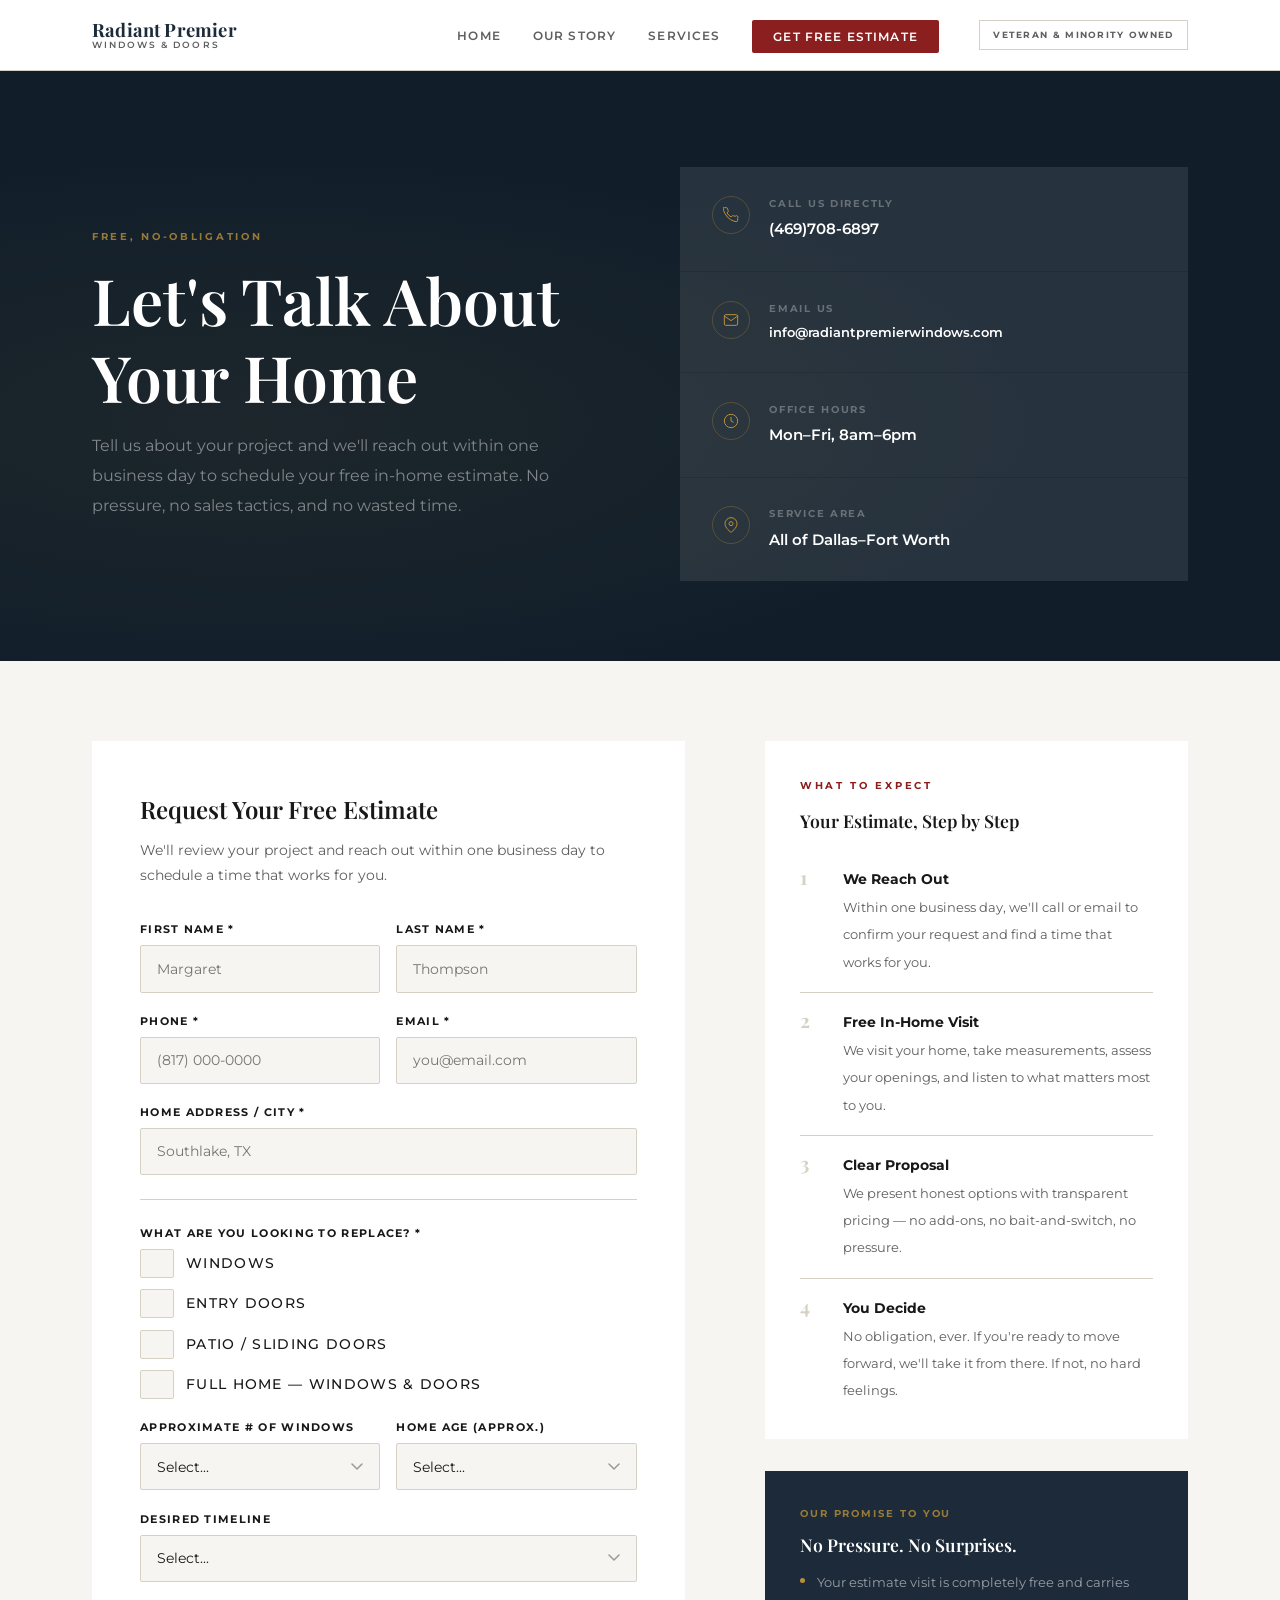
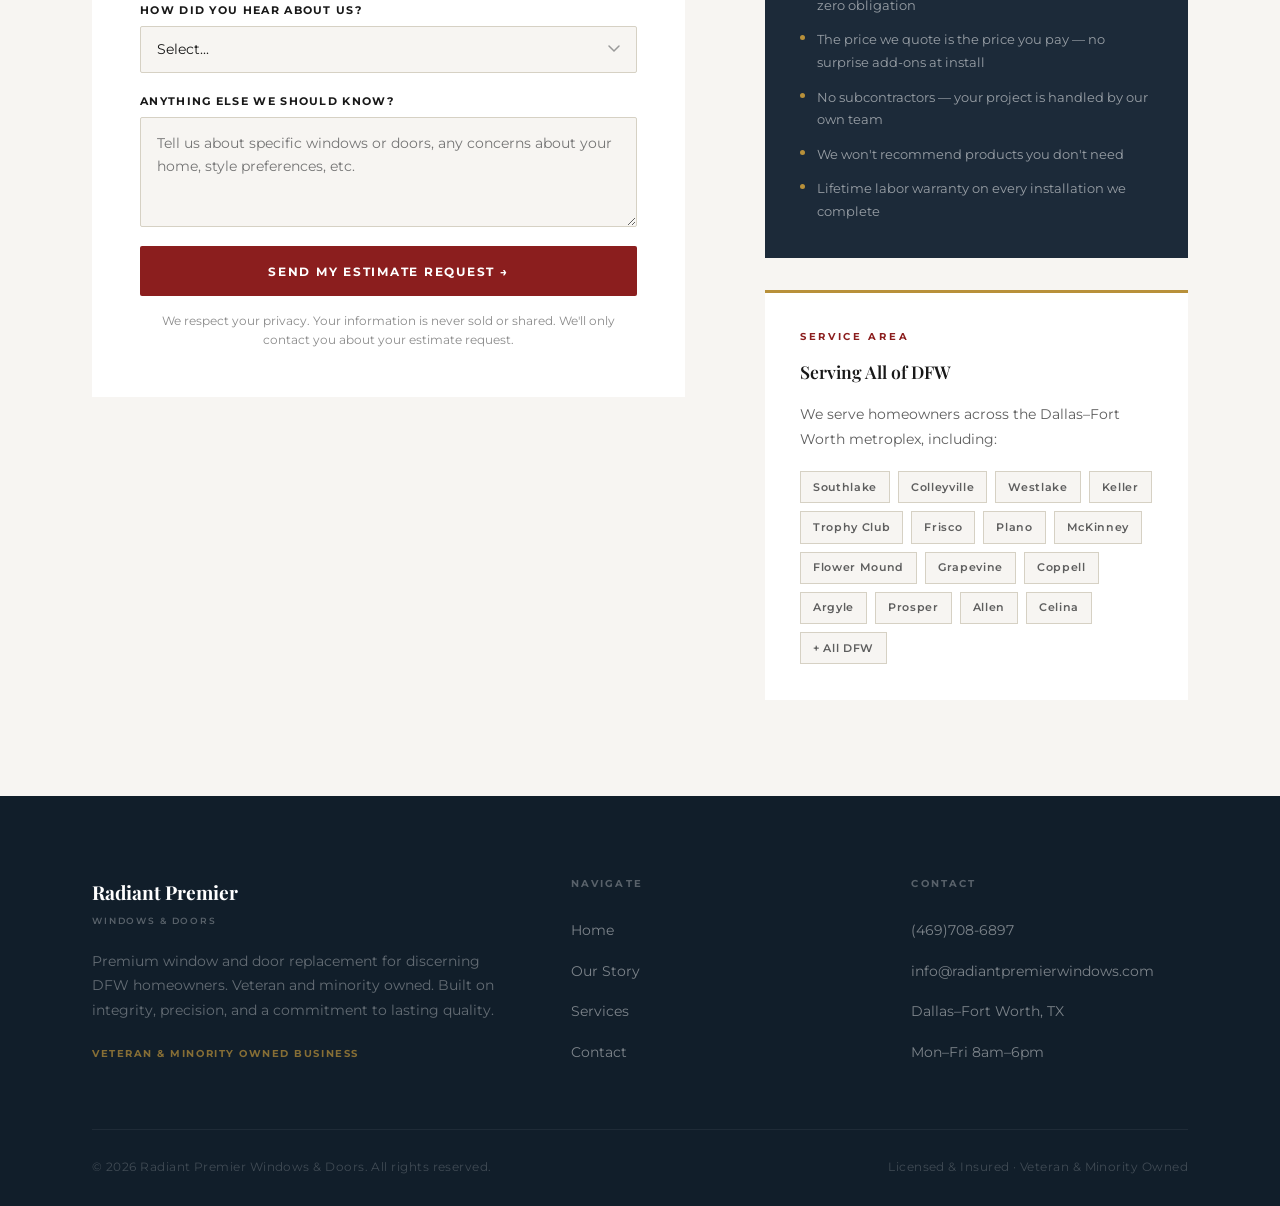
==== commit 57e576ee: "Update contact.html Update phone number" ====
--- a/contact.html
+++ b/contact.html
@@ -483,13 +483,13 @@
       </div>
 
       <div class="hero-contact-cards">
-        <a href="tel:+14438757617" class="contact-card">
+        <a href="tel:‪‪(469)708-6897‬‪‬" class="contact-card">
           <div class="contact-icon">
             <svg viewBox="0 0 24 24"><path d="M22 16.92v3a2 2 0 01-2.18 2 19.79 19.79 0 01-8.63-3.07A19.5 19.5 0 013.07 9.81a19.79 19.79 0 01-3.07-8.68A2 2 0 012 1h3a2 2 0 012 1.72c.127.96.361 1.903.7 2.81a2 2 0 01-.45 2.11L6.09 8.91a16 16 0 006 6l1.27-1.27a2 2 0 012.11-.45c.907.339 1.85.573 2.81.7A2 2 0 0122 16.92z"/></svg>
           </div>
           <div>
             <span class="contact-card-label">Call Us Directly</span>
-            <div class="contact-card-val">(443) 875-7617</div>
+            <div class="contact-card-val">‪(469)708-6897‬</div>
           </div>
         </a>
 
@@ -755,7 +755,7 @@
         <div class="footer-col">
           <h5>Contact</h5>
           <ul>
-            <li><a href="tel:+14438757617">(443) 875-7617</a></li>
+            <li><a href="tel:+14438757617">‪(469)708-6897‬</a></li>
             <li><a href="mailto:info@radiantpremierwindows.com">info@radiantpremierwindows.com</a></li>
             <li><span>Dallas–Fort Worth, TX</span></li>
             <li><span>Mon–Fri 8am–6pm</span></li>
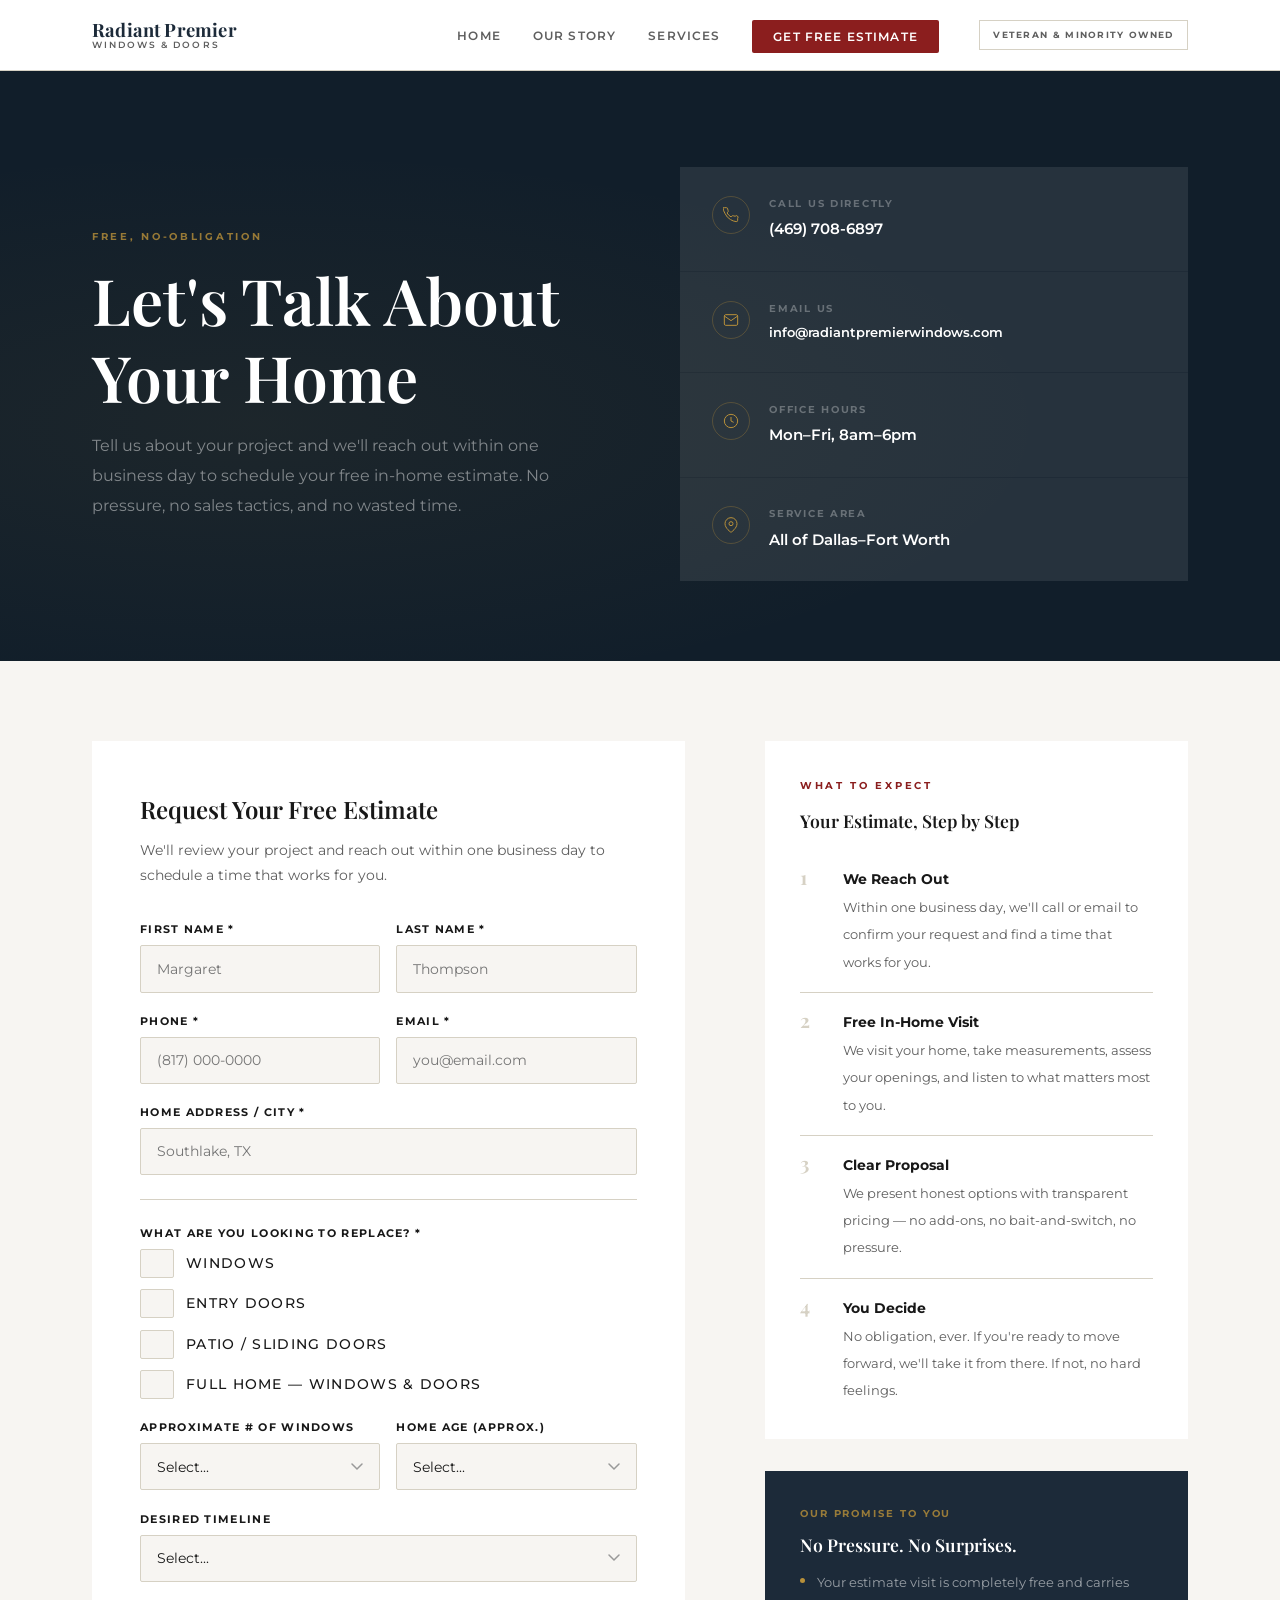
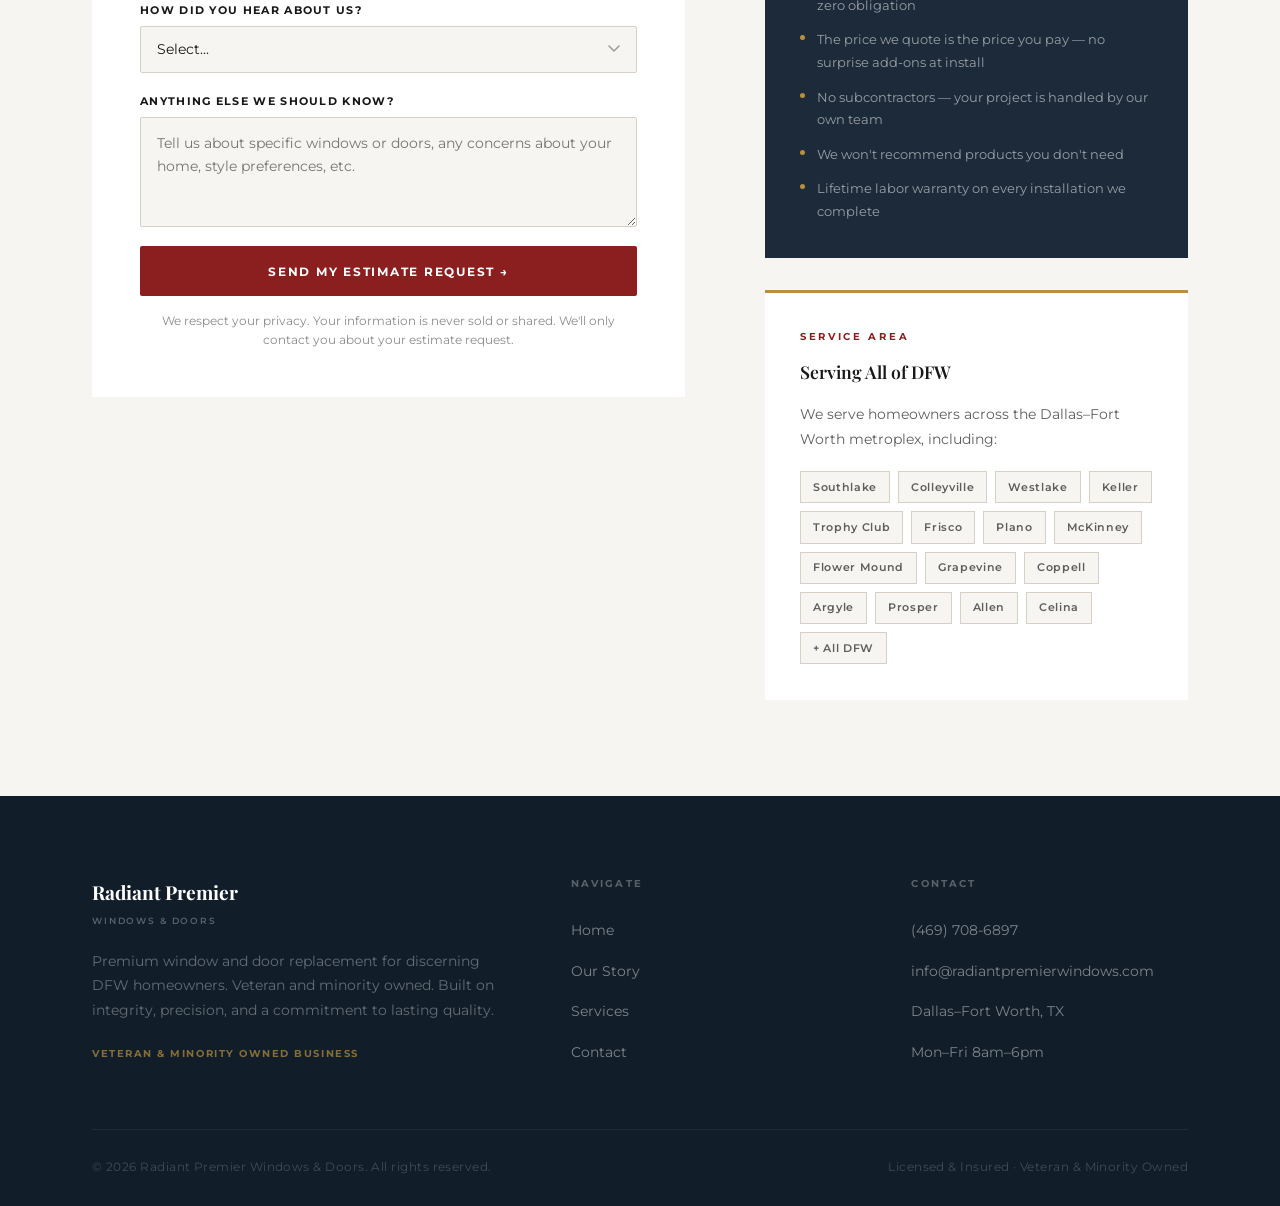
==== commit 611d9b18: "Update phone number across site" ====
--- a/contact.html
+++ b/contact.html
@@ -483,13 +483,13 @@
       </div>
 
       <div class="hero-contact-cards">
-        <a href="tel:‪‪(469)708-6897‬‪‬" class="contact-card">
+        <a href="tel:14697086897" class="contact-card">
           <div class="contact-icon">
             <svg viewBox="0 0 24 24"><path d="M22 16.92v3a2 2 0 01-2.18 2 19.79 19.79 0 01-8.63-3.07A19.5 19.5 0 013.07 9.81a19.79 19.79 0 01-3.07-8.68A2 2 0 012 1h3a2 2 0 012 1.72c.127.96.361 1.903.7 2.81a2 2 0 01-.45 2.11L6.09 8.91a16 16 0 006 6l1.27-1.27a2 2 0 012.11-.45c.907.339 1.85.573 2.81.7A2 2 0 0122 16.92z"/></svg>
           </div>
           <div>
             <span class="contact-card-label">Call Us Directly</span>
-            <div class="contact-card-val">‪(469)708-6897‬</div>
+            <div class="contact-card-val">(469) 708-6897</div>
           </div>
         </a>
 
@@ -650,7 +650,7 @@
             </p>
             <p style="font-size: .82rem;">
               Questions in the meantime? Call us at
-              <a href="tel:+14438757617" style="color: var(--red); font-weight: 600;">(443) 875-7617</a>
+              <a href="tel:14697086897" style="color: var(--red); font-weight: 600;">(469) 708-6897</a>
             </p>
           </div>
         </div>
@@ -755,7 +755,7 @@
         <div class="footer-col">
           <h5>Contact</h5>
           <ul>
-            <li><a href="tel:+14438757617">‪(469)708-6897‬</a></li>
+            <li><a href="tel:14697086897">(469) 708-6897</a></li>
             <li><a href="mailto:info@radiantpremierwindows.com">info@radiantpremierwindows.com</a></li>
             <li><span>Dallas–Fort Worth, TX</span></li>
             <li><span>Mon–Fri 8am–6pm</span></li>
